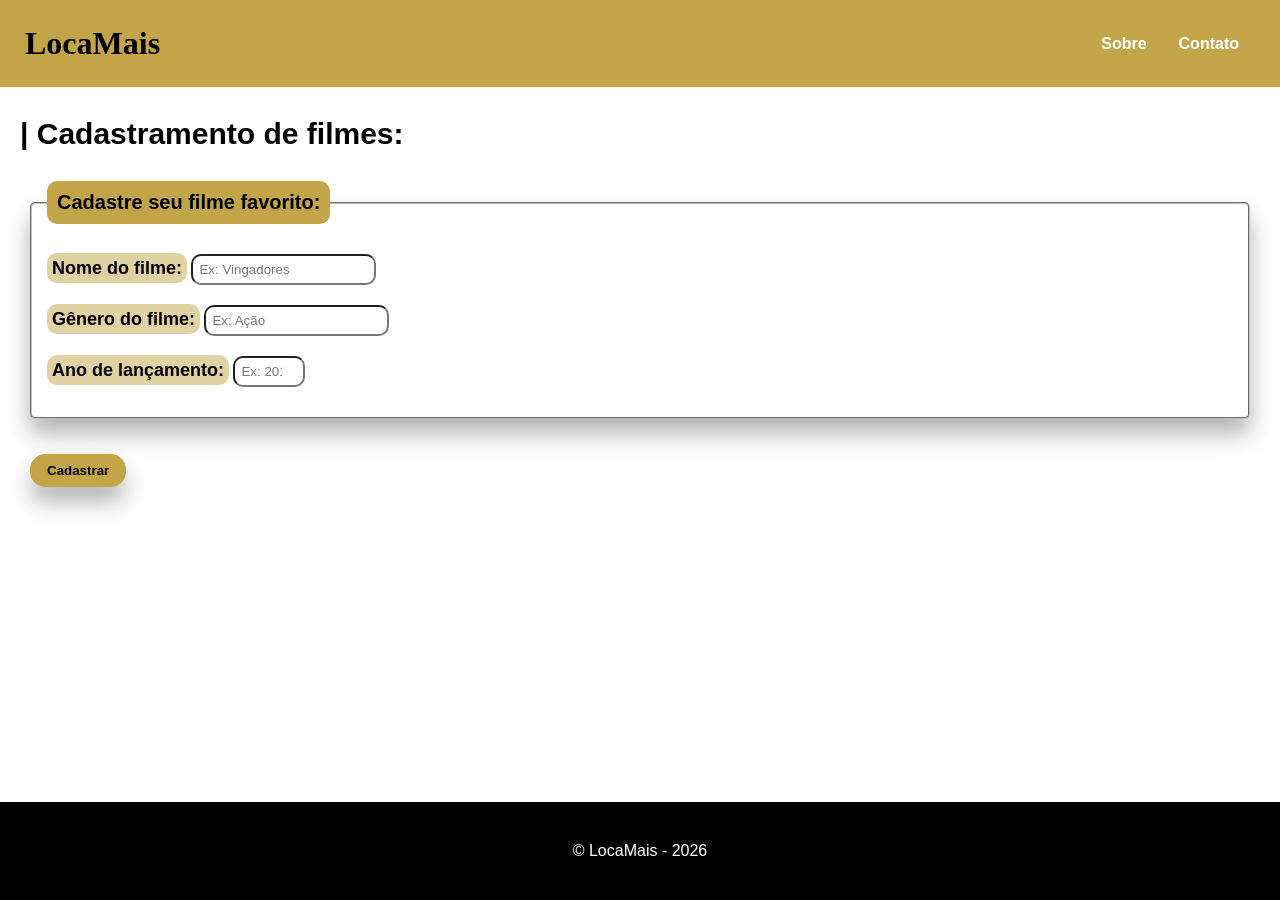
==== Aula-12-Js/Desafio/index.html @ 34368814 "add-aula-12js" ====
<!DOCTYPE html>
<html lang="pt-BR">
<head>
    <meta charset="UTF-8">
    <meta name="viewport" content="width=device-width, initial-scale=1.0">
    <title>LocaMais</title>
    <link rel="stylesheet" href="css/style.css">
</head>

<body>

    <header>
        <h1><a href="index.html">LocaMais</a></h1>

        <nav>
            <a href="sobre.html">Sobre</a>
            <a href="contato.html">Contato</a>
        </nav>
    </header>

    <main>
        <section class="subtítulo">
            <h2>| Cadastramento de filmes:</h2>
        </section>

        <form>
            <fieldset>
                <legend>Cadastre seu filme favorito:</legend>
                <div class="cadastro">
                    <label for="nome-do-filme">Nome do filme:</label>
                    <input type="text" id="nome-do-filme" placeholder="Ex: Vingadores" required minlength="1">
                </div>  

                <div class="cadastro">
                    <label for="genero-do-filme">Gênero do filme:</label>
                    <input type="text" id="genero-do-filme" placeholder="Ex: Ação" required minlength="4">
                </div>
                
                <div class="cadastro">
                    <label for="ano-de-lancamento">Ano de lançamento:</label>
                    <input type="number" id="ano-de-lancamento" placeholder="Ex: 2019" required min="1990" max="2090">
                </div>
            </fieldset>

            <div class="botão-cadastrar">
                <button id="oi" onclick="cadastroFilme()">Cadastrar</button>
            </div>

        </form>

        <ul id="lista"></ul>
    </main>

    <footer>
        &copy; LocaMais - 2026
    </footer>

    <script src="js/script.js"></script>

</body>
</html>
---- Aula-12-Js/Desafio/css/style.css ----
*,*::before,*::after {
    box-sizing: border-box;
    margin: 0;
    padding: 0;
}

:root {
    --cor-principal: rgb(194, 165, 72);
    --cor-secundaria: rgb(0, 0, 0);
    --fonte: arial;
    --sombra: 0 15px 25px rgba(0,0,0,.30);
    --raio: 5px;
    --cor-branca: rgb(255, 255, 255);
}

body {
    font-family: var(--fonte);
    display: flex;
    flex-direction: column;
    min-height: 100vh;
    font-size: 16px;
}

main {
    flex: 1;
}

header {
    background-color: var(--cor-principal);
    padding: 25px;
    display: flex;
    justify-content: space-between;
    align-items: center;
}

h1 a {
    text-decoration: none;
    font-family: Georgia, 'Times New Roman', Times, serif;
    color: var(--cor-secundaria);
}

nav {
    display: flex;
}

nav a {
    text-decoration: none;
    color: var(--cor-branca);
    padding: 8px 16px;
    font-weight: bolder;
    border-radius: var(--raio);
    transition: background .2s;
}

nav a:hover {
    background: rgba(255,255,255,.15);
}

.subtítulo {
    margin: 30px 20px;
    font-size: 20px;
}

form {
    margin: 30px;
}

fieldset {
    padding: 20px 0 20px 15px;
    border-radius: var(--raio);
    box-shadow: var(--sombra);
}

label, input {
    margin: 10px 0;
}

label {
    font-size: 18px;
    background-color: rgb(194, 165, 72, 0.5);
    padding: 5px;
    border-radius: 10px;
    font-weight: bold;
}

input {
    padding: 6px;
    border-radius: 10px;
}

legend {
    background-color: var(--cor-principal);
    padding: 10px;
    border-radius: 10px;
    font-weight: bold;
    font-size: 20px;
}

button {
    margin: 35px 0;
    padding: 8px 16px;
    border-radius: 15px;
    background-color: var(--cor-principal);
    color: var(--cor-secundaria);
    font-weight: bold;
    border: 1px solid var(--cor-principal);
    box-shadow: var(--sombra);
}

footer {
    background-color: var(--cor-secundaria);
    padding: 40px;
    color: var(--cor-branca);
    text-align: center;
}
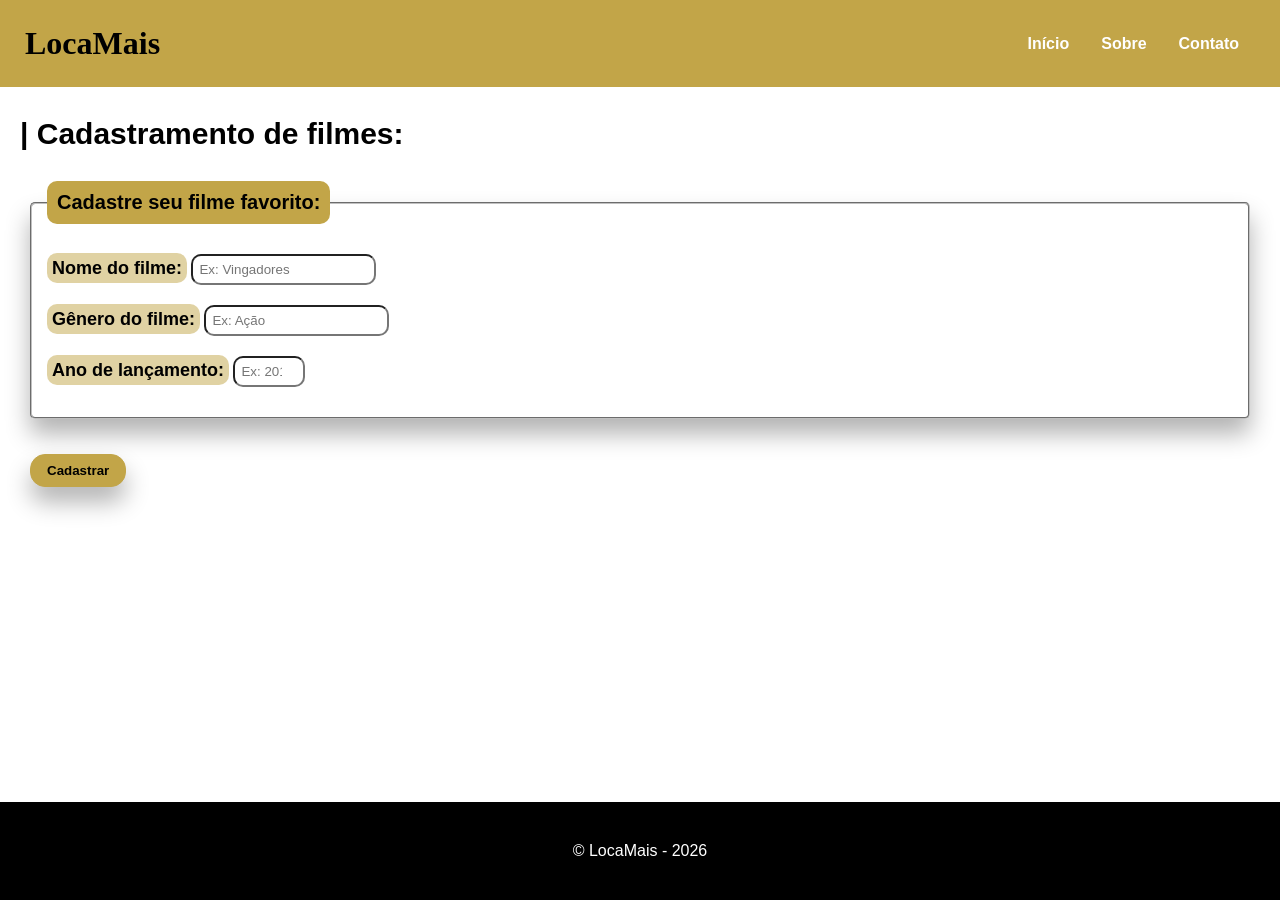
==== commit c4ef89be: "add-melhoria-no-js-e-estiliza-as-outras-paginas" ====
--- a/Aula-12-Js/Desafio/index.html
+++ b/Aula-12-Js/Desafio/index.html
@@ -13,6 +13,7 @@
         <h1><a href="index.html">LocaMais</a></h1>
 
         <nav>
+            <a href="index.html">Início</a>
             <a href="sobre.html">Sobre</a>
             <a href="contato.html">Contato</a>
         </nav>
@@ -43,7 +44,7 @@
             </fieldset>
 
             <div class="botão-cadastrar">
-                <button id="oi" onclick="cadastroFilme()">Cadastrar</button>
+                <button type="button" id="botão" onclick="cadastroFilme()">Cadastrar</button>
             </div>
 
         </form>
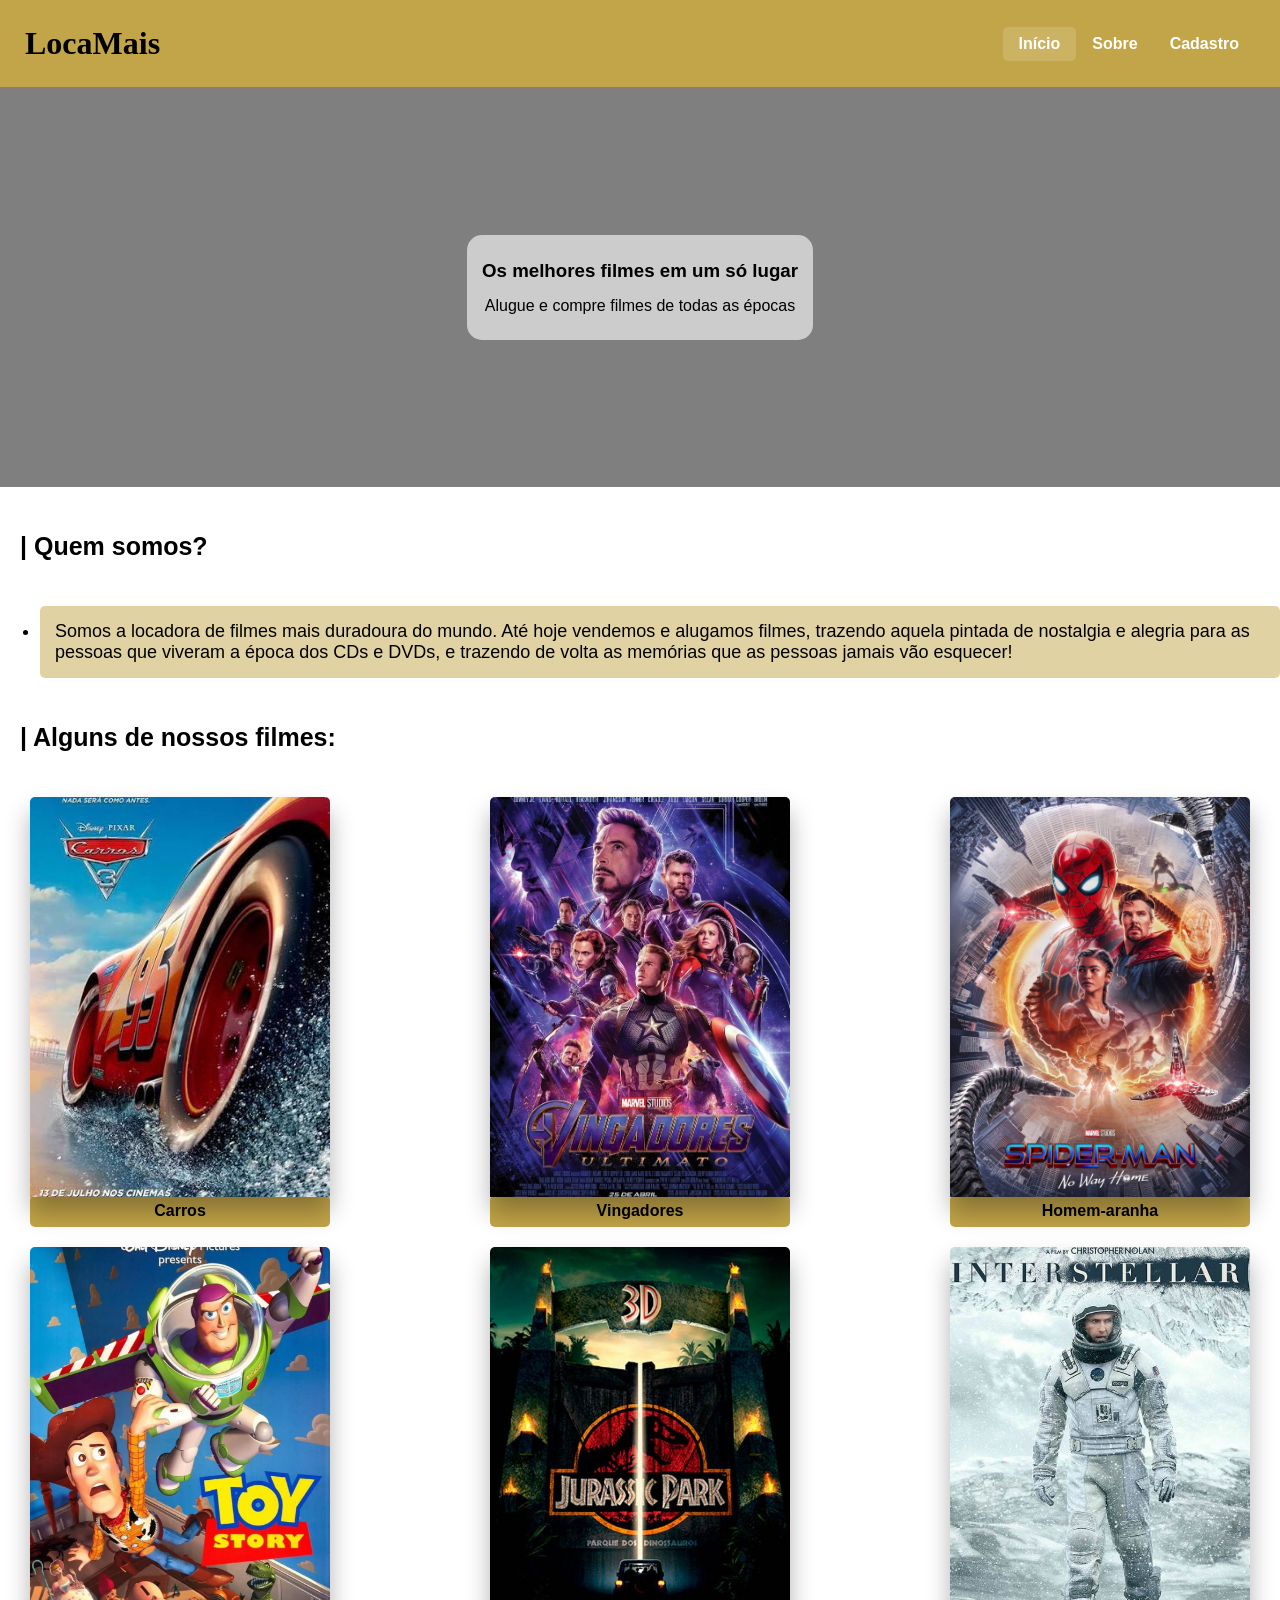
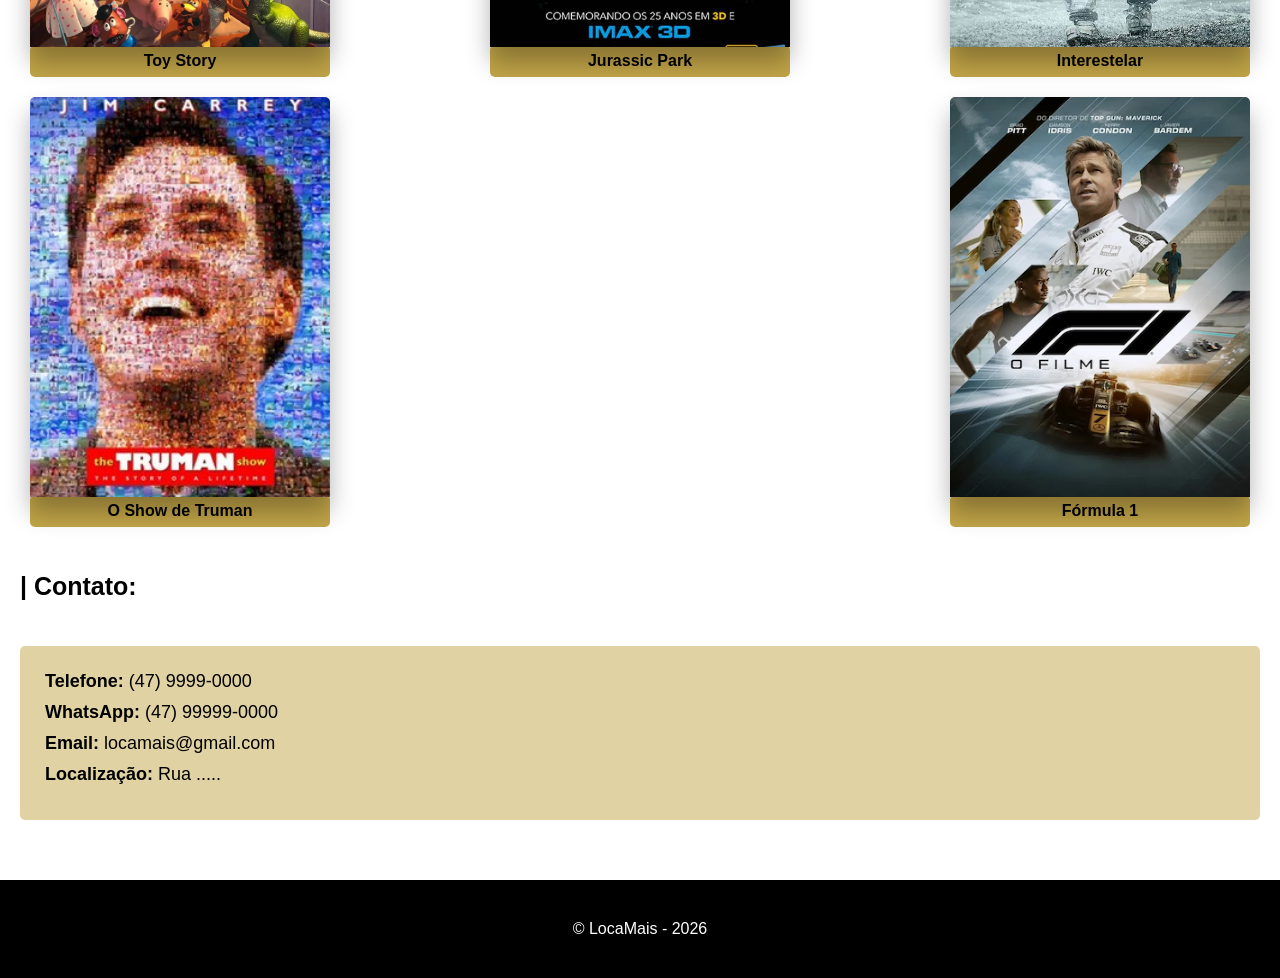
==== commit 886e41d1: "melhora-html-css-e-js-e-deixa-o-site-mais-bonito" ====
--- a/Aula-12-Js/Desafio/index.html
+++ b/Aula-12-Js/Desafio/index.html
@@ -13,50 +13,109 @@
         <h1><a href="index.html">LocaMais</a></h1>
 
         <nav>
-            <a href="index.html">Início</a>
-            <a href="sobre.html">Sobre</a>
-            <a href="contato.html">Contato</a>
+            <a href="index.html"
+            rel="noopener"
+            class="ativo">
+            Início</a>
+            <a href="sobre.html"
+            rel="noopener">
+            Sobre</a>
+            <a href="contato.html"
+            rel="noopener">
+            Cadastro</a>
         </nav>
     </header>
 
     <main>
-        <section class="subtítulo">
-            <h2>| Cadastramento de filmes:</h2>
+        <section class="hero" id="hero">
+            <div class="texto-hero">
+                <h3>Os melhores filmes em um só lugar</h3>
+                <p>Alugue e compre filmes de todas as épocas</p>
+            </div>
         </section>
 
-        <form>
-            <fieldset>
-                <legend>Cadastre seu filme favorito:</legend>
-                <div class="cadastro">
-                    <label for="nome-do-filme">Nome do filme:</label>
-                    <input type="text" id="nome-do-filme" placeholder="Ex: Vingadores" required minlength="1">
-                </div>  
+        <section class="quem-somos">
+            <h2>| Quem somos?</h2>
+            <ul>
+                <li>Somos a locadora de filmes mais duradoura do mundo. Até hoje vendemos e alugamos filmes, trazendo aquela pintada de nostalgia e alegria para as pessoas que viveram a época dos CDs e DVDs, e trazendo de volta as memórias que as pessoas jamais vão esquecer!</li>
+            </ul>
+        </section>
+        
+        <h2>| Alguns de nossos filmes:</h2>
 
-                <div class="cadastro">
-                    <label for="genero-do-filme">Gênero do filme:</label>
-                    <input type="text" id="genero-do-filme" placeholder="Ex: Ação" required minlength="4">
-                </div>
-                
-                <div class="cadastro">
-                    <label for="ano-de-lancamento">Ano de lançamento:</label>
-                    <input type="number" id="ano-de-lancamento" placeholder="Ex: 2019" required min="1990" max="2090">
-                </div>
-            </fieldset>
+        <section class="galeria-de-filmes" id="galeria">
+            <figure>
+                <img src="imagens/carros.locamais.jpg" alt="Filme Carros"
+                height="180"
+                width="180"
+                loading="lazy">
+                <figcaption>Carros</figcaption>
+            </figure>
+            <figure>
+                <img src="imagens/vingadores-ultimato.locamais.jpg" alt="Filme Vingadores"
+                height="180"
+                width="180"
+                loading="lazy">
+                <figcaption>Vingadores</figcaption>
+            </figure>
+            <figure>
+                <img src="imagens/homem-aranha.locamais.jpg" alt="Filme Homem-aranha"
+                height="180"
+                width="180"
+                loading="lazy">
+                <figcaption>Homem-aranha</figcaption>
+            </figure>
+            <figure>
+                <img src="imagens/toy-story.locamais.webp" alt="Filme Toy story"
+                height="180"
+                width="180"
+                loading="lazy">
+                <figcaption>Toy Story</figcaption>
+            </figure>
+            <figure>
+                <img src="imagens/jurassic-park.locamais.jpg" alt="Filme Jurassic Park"
+                height="180"
+                width="180"
+                loading="lazy">
+                <figcaption>Jurassic Park</figcaption>
+            </figure>
+            <figure>
+                <img src="imagens/interestelar.locamais.jpg" alt="Filme Interestelar"
+                height="180"
+                width="180"
+                loading="lazy">
+                <figcaption>Interestelar</figcaption>
+            </figure>
+            <figure>
+                <img src="imagens/o-show-de-truman.locamais.jpg" alt="Filme O Show de Truman"
+                height="180"
+                width="180"
+                loading="lazy">
+                <figcaption>O Show de Truman</figcaption>
+            </figure>
+            <figure>
+                <img src="imagens/f1.locamais.webp" alt="Filme Fórmula 1"
+                height="180"
+                width="180"
+                loading="lazy">
+                <figcaption>Fórmula 1</figcaption>
+            </figure>
+        </section>
 
-            <div class="botão-cadastrar">
-                <button type="button" id="botão" onclick="cadastroFilme()">Cadastrar</button>
+        <section class="contato-loca-mais">
+            <h2>| Contato:</h2>
+            <div class="contato">
+                <p><strong>Telefone:</strong> (47) 9999-0000</p>
+                <p><strong>WhatsApp:</strong> (47) 99999-0000</p>
+                <p><strong>Email:</strong> locamais@gmail.com</p>
+                <p><strong>Localização:</strong> Rua .....</p>
             </div>
-
-        </form>
-
-        <ul id="lista"></ul>
+        </section>
     </main>
 
     <footer>
         &copy; LocaMais - 2026
     </footer>
 
-    <script src="js/script.js"></script>
-
 </body>
 </html>
--- a/Aula-12-Js/Desafio/css/style.css
+++ b/Aula-12-Js/Desafio/css/style.css
@@ -4,7 +4,9 @@
     padding: 0;
 }
 
-:root {
+/* Variáveis definidas */
+
+:root { 
     --cor-principal: rgb(194, 165, 72);
     --cor-secundaria: rgb(0, 0, 0);
     --fonte: arial;
@@ -13,7 +15,9 @@
     --cor-branca: rgb(255, 255, 255);
 }
 
-body {
+/* Corpo do site */
+
+body { 
     font-family: var(--fonte);
     display: flex;
     flex-direction: column;
@@ -21,9 +25,13 @@
     font-size: 16px;
 }
 
+/* menu do site */
+
 main {
     flex: 1;
 }
+
+/* cabeçalho do site, incluindo a navegação (nav)*/
 
 header {
     background-color: var(--cor-principal);
@@ -38,6 +46,8 @@
     font-family: Georgia, 'Times New Roman', Times, serif;
     color: var(--cor-secundaria);
 }
+
+/* navegação (nav) */
 
 nav {
     display: flex;
@@ -52,14 +62,18 @@
     transition: background .2s;
 }
 
-nav a:hover {
+nav a:hover, nav a.ativo {
     background: rgba(255,255,255,.15);
 }
 
-.subtítulo {
-    margin: 30px 20px;
-    font-size: 20px;
-}
+/* Estilo dos subtítulos */
+
+h2 {
+    margin: 45px 20px;
+    font-size: 25px;
+}
+
+/* Formulário de cadastro de filme */
 
 form {
     margin: 30px;
@@ -107,7 +121,121 @@
     box-shadow: var(--sombra);
 }
 
-footer {
+/* seção do hero */
+
+.hero {
+    background: linear-gradient(rgba(0, 0, 0, .5), rgba(0, 0, 0, .5)), url(/Desafio/imagens/img.locamais.webp);
+    height: 400px;
+    object-fit: cover;
+    display: flex;
+    flex-direction: column;
+    align-items: center;
+    justify-content: center;
+    text-align: center;
+}
+
+.texto-hero {
+    background-color: rgb(255, 255, 255, 0.6);
+    border-radius: 15px;
+    padding: 15px;
+    margin: 10px 0;
+}
+
+.texto-hero h3 {
+    margin: 10px 0;
+    margin-bottom: 15px;
+    color: var(--cor-secundaria);
+}
+
+.texto-hero p {
+    margin: 10px 0;
+    color: var(--cor-secundaria);
+}
+
+/* Lista da seção Quem somos */
+
+.quem-somos ul li {
+    background-color: rgb(194, 165, 72, 0.5);
+    padding: 15px;
+    border-radius: var(--raio);
+    font-size: 18px;
+}
+
+/* Lista da seção Sobre */
+
+.sobre ul { /* Listas da seção Sobre  */
+    background-color: rgb(194, 165, 72, 0.5);
+    padding: 15px;
+    border-radius: var(--raio);
+    font-size: 18px;
+    margin: 0 20px;
+}
+
+/* estilo das listas não ordenadas  */
+
+ul li {
+   margin: 0 0 0 40px; 
+}
+
+/* Lista da div Contato */
+
+.listas-contato {
+    background-color: rgb(194, 165, 72, 0.5);
+    border-radius: var(--raio);
+}
+
+/* Galeria de imagens de filmes */
+
+img {
+    object-fit: cover;
+    width: 300px;
+    height: 400px;
+}
+
+.galeria-de-filmes {
+    display: flex;
+    justify-content: space-between;
+    align-items: stretch;
+    flex-wrap: wrap;
+    gap: 20px;
+    margin: 0 30px;
+}
+
+.galeria-de-filmes img {
+    border-radius: 5px 5px 0 0;
+    box-shadow: var(--sombra);
+    transition: transform .3s, opacity .3s;
+} 
+
+.galeria-de-filmes figcaption {
+    background-color: var(--cor-principal);
+    text-align: center;
+    font-weight: bold;
+    margin: -6px 0 0 0;
+    border-radius: var(--raio);
+    padding: 7px;
+}
+
+.galeria-de-filmes figure:hover img {
+    transform: scale(1.01);
+    opacity: .90;
+}
+
+/* Seção do Contato */
+
+.contato {
+    background-color: rgb(194, 165, 72, 0.5);
+    padding: 25px;
+    margin: 0 20px 60px 20px;
+    border-radius: var(--raio);
+}
+
+.contato p {
+    margin-bottom: 10px;
+    font-size: 18px;
+}
+
+footer { /* rodapé do site  */
     background-color: var(--cor-secundaria);
     padding: 40px;
     color: var(--cor-branca);
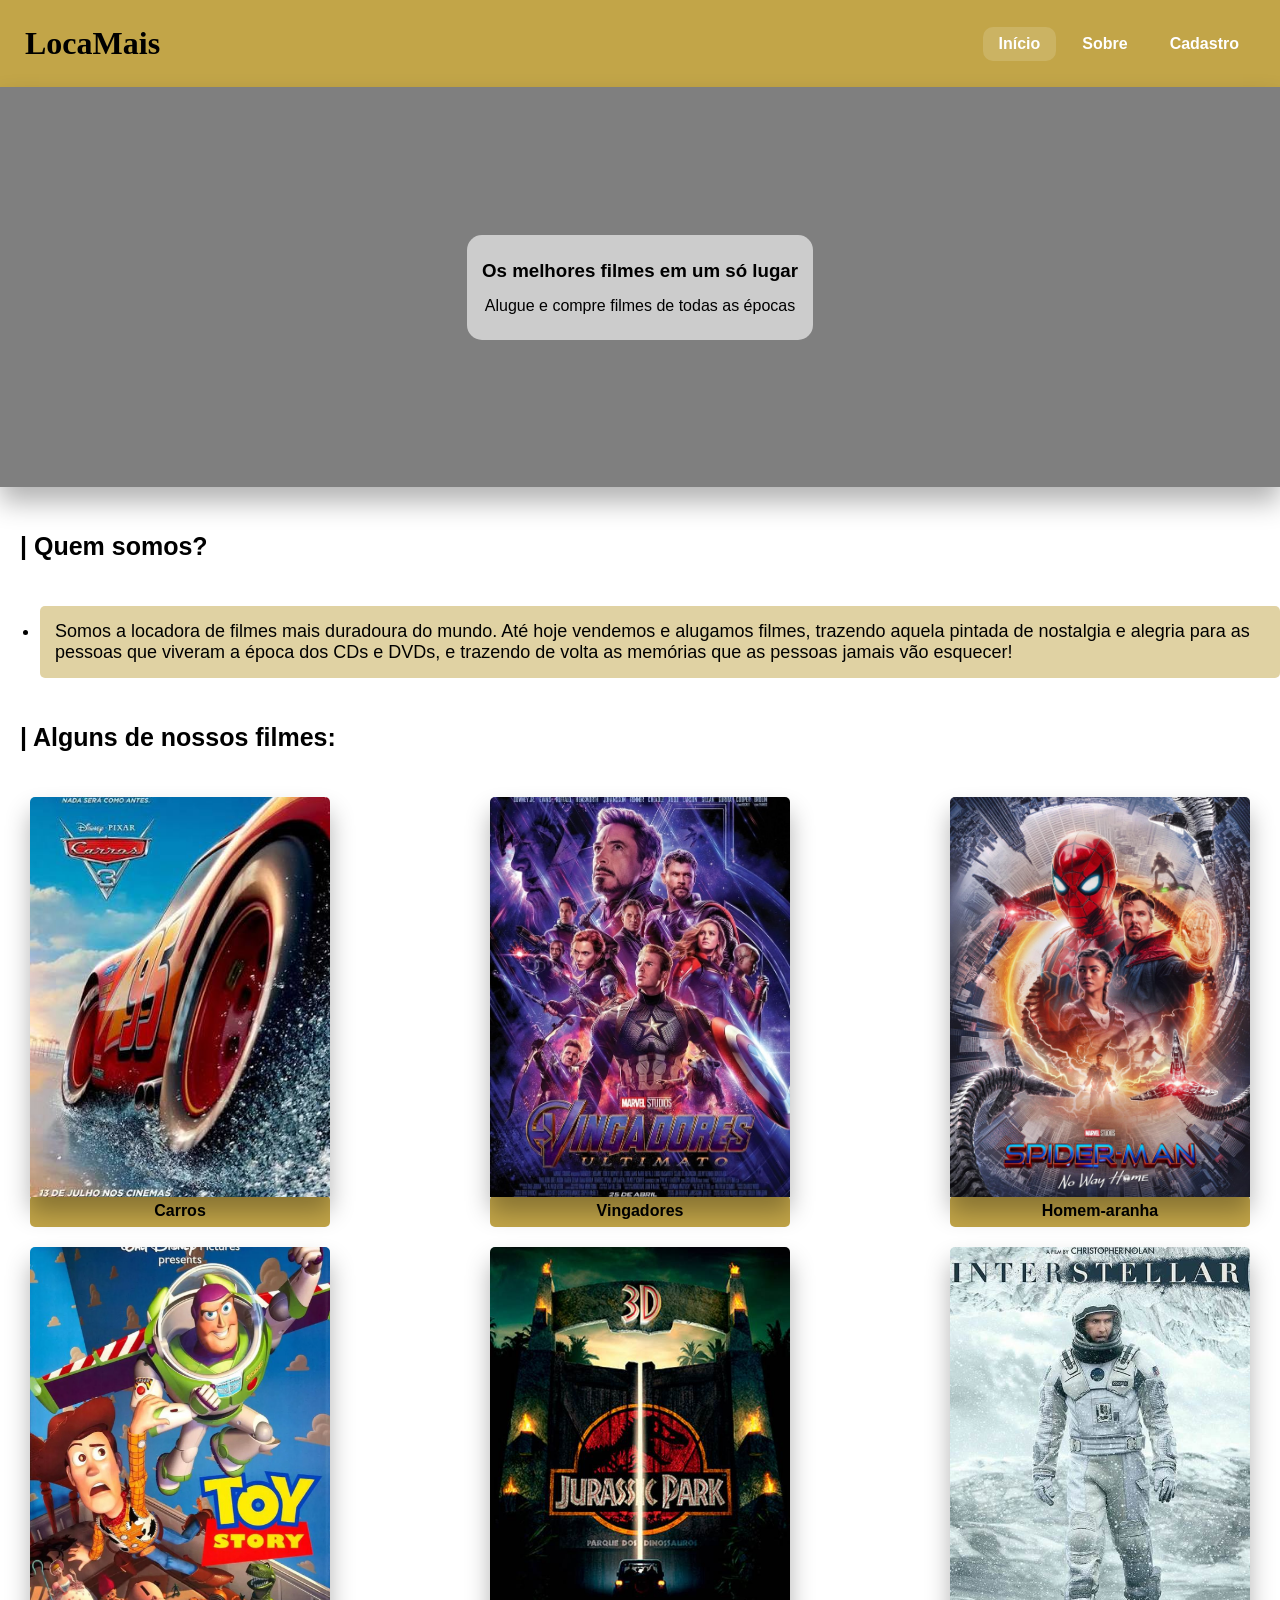
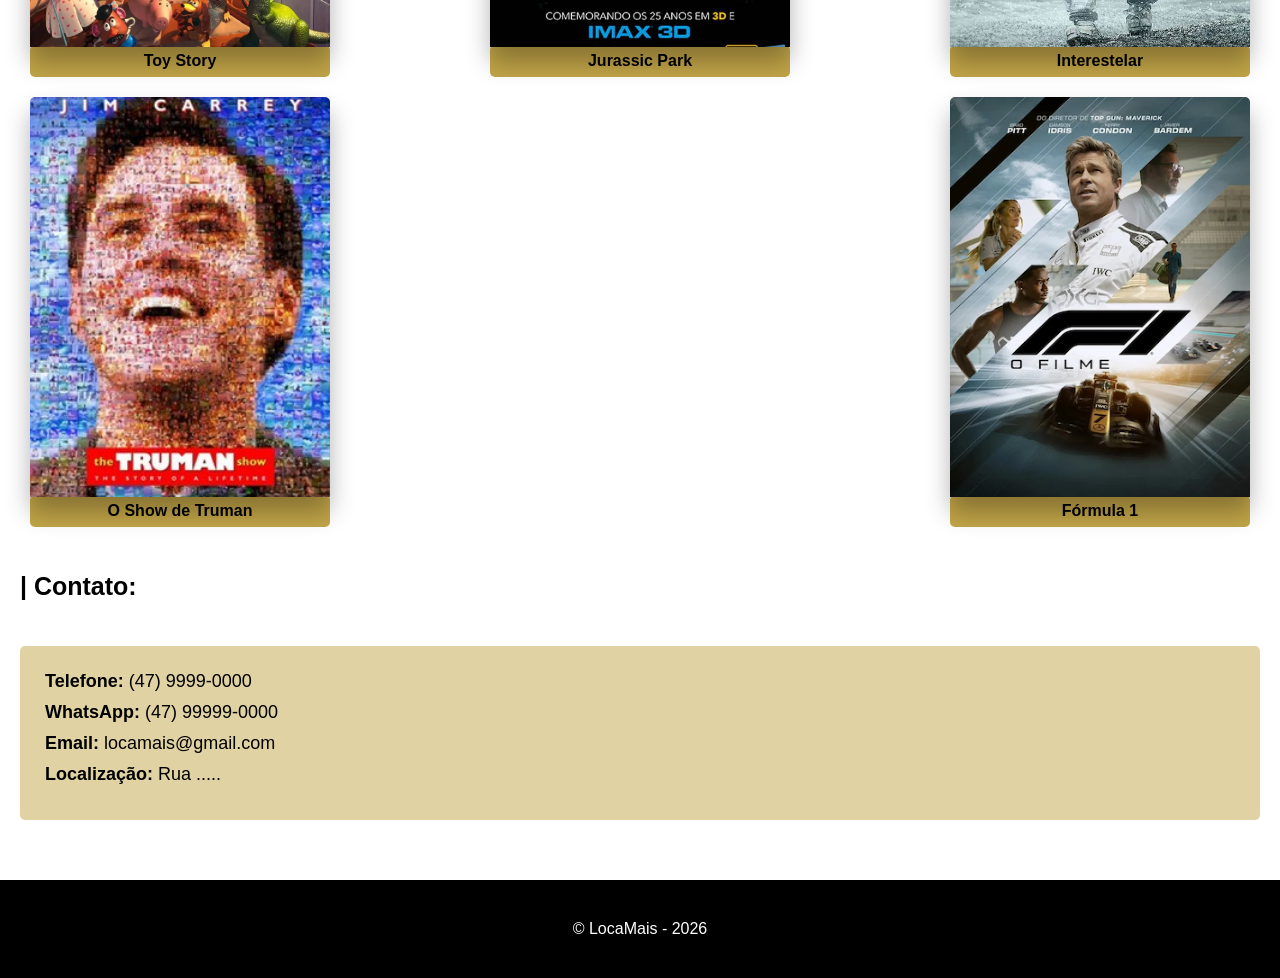
==== commit 20017148: "ad-algumas-melhorias-e-deixa-o-site-mais-otimizado" ====
--- a/Aula-12-Js/Desafio/index.html
+++ b/Aula-12-Js/Desafio/index.html
@@ -45,59 +45,98 @@
 
         <section class="galeria-de-filmes" id="galeria">
             <figure>
+                <a href="https://www.adorocinema.com/filmes/filme-224799/"
+                rel="noopener"
+                target="_blank">
                 <img src="imagens/carros.locamais.jpg" alt="Filme Carros"
                 height="180"
                 width="180"
                 loading="lazy">
+                </a>
                 <figcaption>Carros</figcaption>
             </figure>
+
             <figure>
+                <a href="https://www.adorocinema.com/filmes/filme-232669/"
+                rel="noopener"
+                target="_blank">
                 <img src="imagens/vingadores-ultimato.locamais.jpg" alt="Filme Vingadores"
                 height="180"
                 width="180"
                 loading="lazy">
+                </a>
                 <figcaption>Vingadores</figcaption>
             </figure>
+
             <figure>
+                <a href="https://www.adorocinema.com/filmes/filme-256880/"
+                rel="noopener"
+                target="_blank">
                 <img src="imagens/homem-aranha.locamais.jpg" alt="Filme Homem-aranha"
                 height="180"
                 width="180"
                 loading="lazy">
+                </a>
                 <figcaption>Homem-aranha</figcaption>
             </figure>
+
             <figure>
+                <a href="https://www.adorocinema.com/filmes/filme-14264/"
+                rel="noopener"
+                target="_blank">
                 <img src="imagens/toy-story.locamais.webp" alt="Filme Toy story"
                 height="180"
                 width="180"
                 loading="lazy">
+                </a>
                 <figcaption>Toy Story</figcaption>
             </figure>
+
             <figure>
+                <a href="https://www.adorocinema.com/filmes/filme-8488/"
+                rel="noopener"
+                target="_blank">
                 <img src="imagens/jurassic-park.locamais.jpg" alt="Filme Jurassic Park"
                 height="180"
                 width="180"
                 loading="lazy">
+                </a>
                 <figcaption>Jurassic Park</figcaption>
             </figure>
+
             <figure>
+                <a href="https://www.adorocinema.com/filmes/filme-114782/"
+                rel="noopener"
+                target="_blank">
                 <img src="imagens/interestelar.locamais.jpg" alt="Filme Interestelar"
                 height="180"
                 width="180"
                 loading="lazy">
+                </a>
                 <figcaption>Interestelar</figcaption>
             </figure>
+
             <figure>
+                <a href="https://www.adorocinema.com/filmes/filme-18671/"
+                rel="noopener"
+                target="_blank">
                 <img src="imagens/o-show-de-truman.locamais.jpg" alt="Filme O Show de Truman"
                 height="180"
                 width="180"
                 loading="lazy">
+                </a>
                 <figcaption>O Show de Truman</figcaption>
             </figure>
+
             <figure>
+                <a href="https://www.adorocinema.com/filmes/filme-299153/"
+                rel="noopener"
+                target="_blank">
                 <img src="imagens/f1.locamais.webp" alt="Filme Fórmula 1"
                 height="180"
                 width="180"
                 loading="lazy">
+                </a>
                 <figcaption>Fórmula 1</figcaption>
             </figure>
         </section>
--- a/Aula-12-Js/Desafio/css/style.css
+++ b/Aula-12-Js/Desafio/css/style.css
@@ -51,6 +51,7 @@
 
 nav {
     display: flex;
+    gap: 10px;
 }
 
 nav a {
@@ -58,7 +59,7 @@
     color: var(--cor-branca);
     padding: 8px 16px;
     font-weight: bolder;
-    border-radius: var(--raio);
+    border-radius: 10px;
     transition: background .2s;
 }
 
@@ -132,6 +133,7 @@
     align-items: center;
     justify-content: center;
     text-align: center;
+    box-shadow: var(--sombra);
 }
 
 .texto-hero {
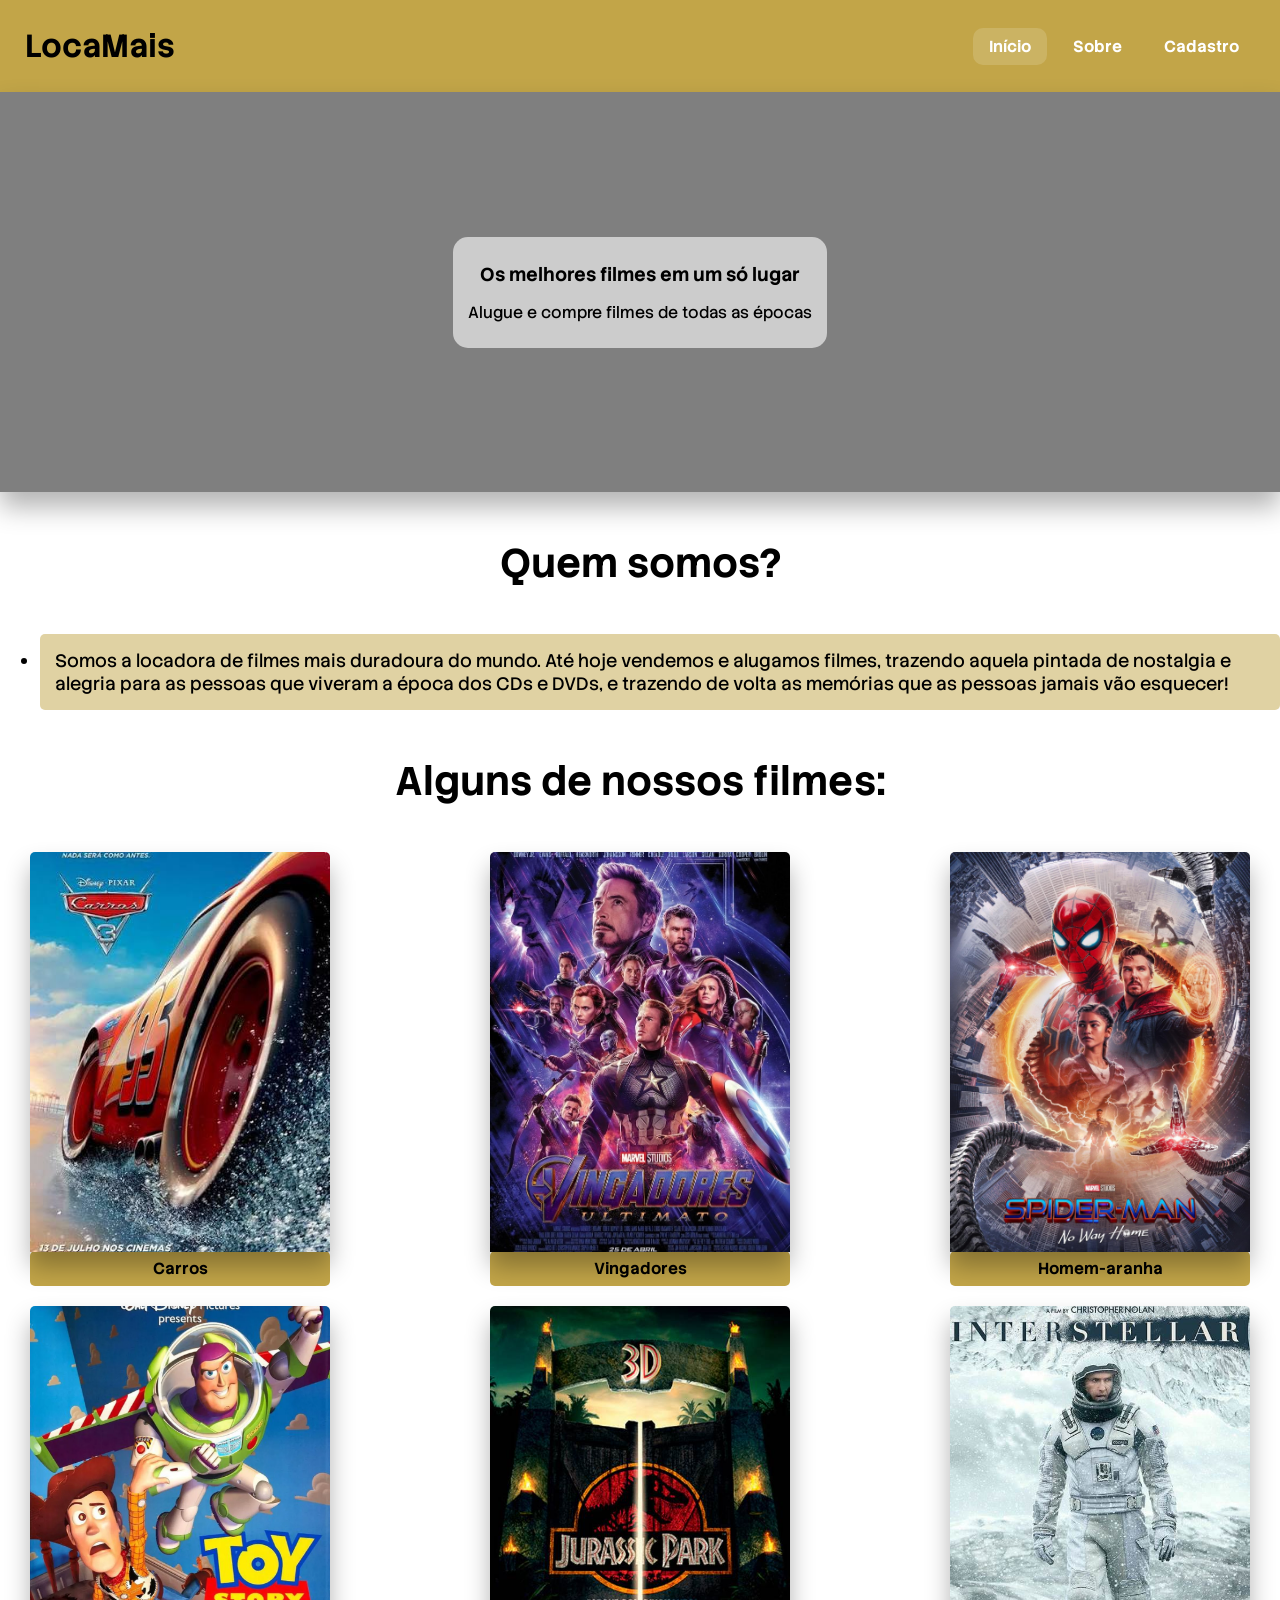
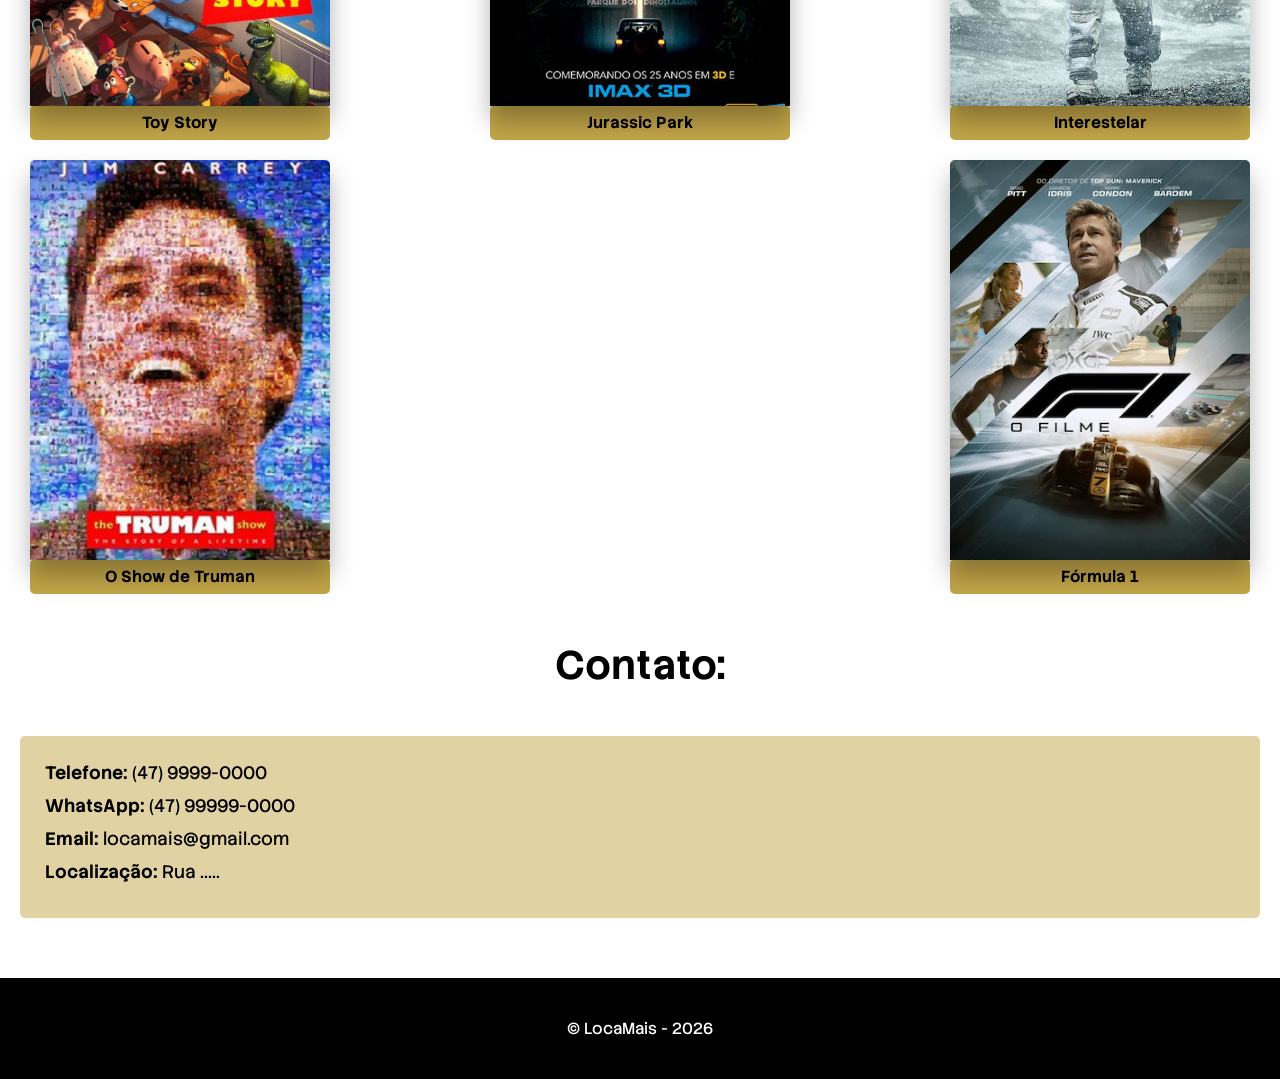
==== commit df39afe6: "faz-algumas-alteracoes-no-site" ====
--- a/Aula-12-Js/Desafio/index.html
+++ b/Aula-12-Js/Desafio/index.html
@@ -5,6 +5,9 @@
     <meta name="viewport" content="width=device-width, initial-scale=1.0">
     <title>LocaMais</title>
     <link rel="stylesheet" href="css/style.css">
+    <link rel="preconnect" href="https://fonts.googleapis.com">
+    <link rel="preconnect" href="https://fonts.gstatic.com" crossorigin>
+    <link href="https://fonts.googleapis.com/css2?family=Exo+2:ital,wght@0,100..900;1,100..900&family=Stack+Sans+Headline:wght@200..700&family=Stack+Sans+Text:wght@200..700&display=swap" rel="stylesheet">
 </head>
 
 <body>
@@ -35,13 +38,13 @@
         </section>
 
         <section class="quem-somos">
-            <h2>| Quem somos?</h2>
+            <h2>Quem somos?</h2>
             <ul>
                 <li>Somos a locadora de filmes mais duradoura do mundo. Até hoje vendemos e alugamos filmes, trazendo aquela pintada de nostalgia e alegria para as pessoas que viveram a época dos CDs e DVDs, e trazendo de volta as memórias que as pessoas jamais vão esquecer!</li>
             </ul>
         </section>
         
-        <h2>| Alguns de nossos filmes:</h2>
+        <h2>Alguns de nossos filmes:</h2>
 
         <section class="galeria-de-filmes" id="galeria">
             <figure>
@@ -142,7 +145,7 @@
         </section>
 
         <section class="contato-loca-mais">
-            <h2>| Contato:</h2>
+            <h2>Contato:</h2>
             <div class="contato">
                 <p><strong>Telefone:</strong> (47) 9999-0000</p>
                 <p><strong>WhatsApp:</strong> (47) 99999-0000</p>
--- a/Aula-12-Js/Desafio/css/style.css
+++ b/Aula-12-Js/Desafio/css/style.css
@@ -9,7 +9,7 @@
 :root { 
     --cor-principal: rgb(194, 165, 72);
     --cor-secundaria: rgb(0, 0, 0);
-    --fonte: arial;
+    --fonte: "Stack Sans Text", sans-serif;;
     --sombra: 0 15px 25px rgba(0,0,0,.30);
     --raio: 5px;
     --cor-branca: rgb(255, 255, 255);
@@ -43,7 +43,7 @@
 
 h1 a {
     text-decoration: none;
-    font-family: Georgia, 'Times New Roman', Times, serif;
+    font-family: var(--fonte);
     color: var(--cor-secundaria);
 }
 
@@ -71,7 +71,8 @@
 
 h2 {
     margin: 45px 20px;
-    font-size: 25px;
+    font-size: 40px;
+    text-align: center;
 }
 
 /* Formulário de cadastro de filme */
@@ -81,13 +82,15 @@
 }
 
 fieldset {
+    margin: 30px;
     padding: 20px 0 20px 15px;
     border-radius: var(--raio);
     box-shadow: var(--sombra);
+    border: 0 solid;
 }
 
 label, input {
-    margin: 10px 0;
+    margin: 13px 15px;
 }
 
 label {
@@ -101,9 +104,12 @@
 input {
     padding: 6px;
     border-radius: 10px;
+    border: 0 solid;
+    background-color: rgb(218, 214, 214);
 }
 
 legend {
+    text-align: center;
     background-color: var(--cor-principal);
     padding: 10px;
     border-radius: 10px;
@@ -179,13 +185,6 @@
    margin: 0 0 0 40px; 
 }
 
-/* Lista da div Contato */
-
-.listas-contato {
-    background-color: rgb(194, 165, 72, 0.5);
-    border-radius: var(--raio);
-}
-
 /* Galeria de imagens de filmes */
 
 img {
@@ -237,7 +236,35 @@
     font-size: 18px;
 }
 
-footer { /* rodapé do site  */
+/* seção do cadastro de filmes */
+
+.card {
+    background-color: rgb(194, 165, 72, 0.5);
+    border-radius: 15px;
+    box-shadow: var(--sombra);
+    padding: 25px;
+    margin: 20px;
+}
+
+.listas-contato {
+    display: flex;
+    justify-content: space-around;
+    text-align: center;
+    flex-wrap: wrap;
+}
+
+.listas-contato p {
+    margin: 20px;
+}
+
+.listas-contato button {
+    display: flex;
+    margin: auto;
+} 
+
+/* rodapé do site  */
+
+footer { 
     background-color: var(--cor-secundaria);
     padding: 40px;
     color: var(--cor-branca);
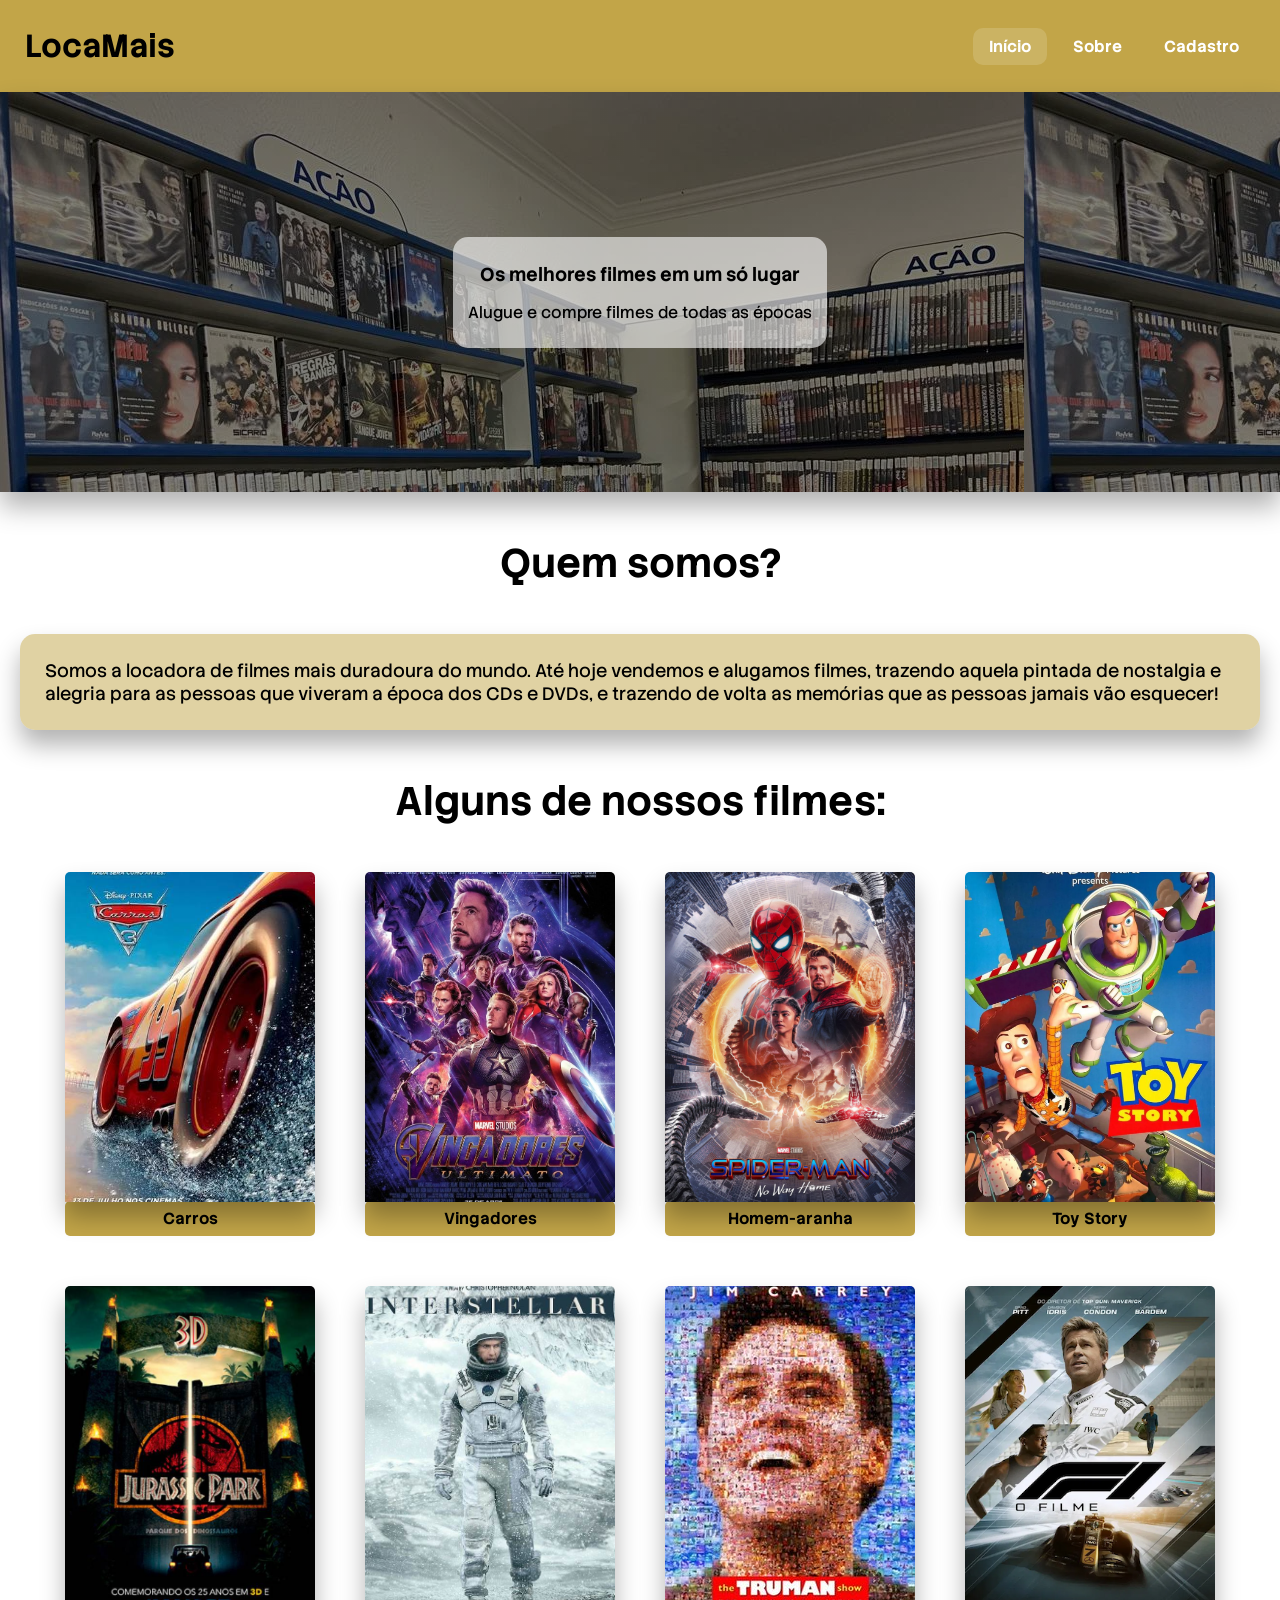
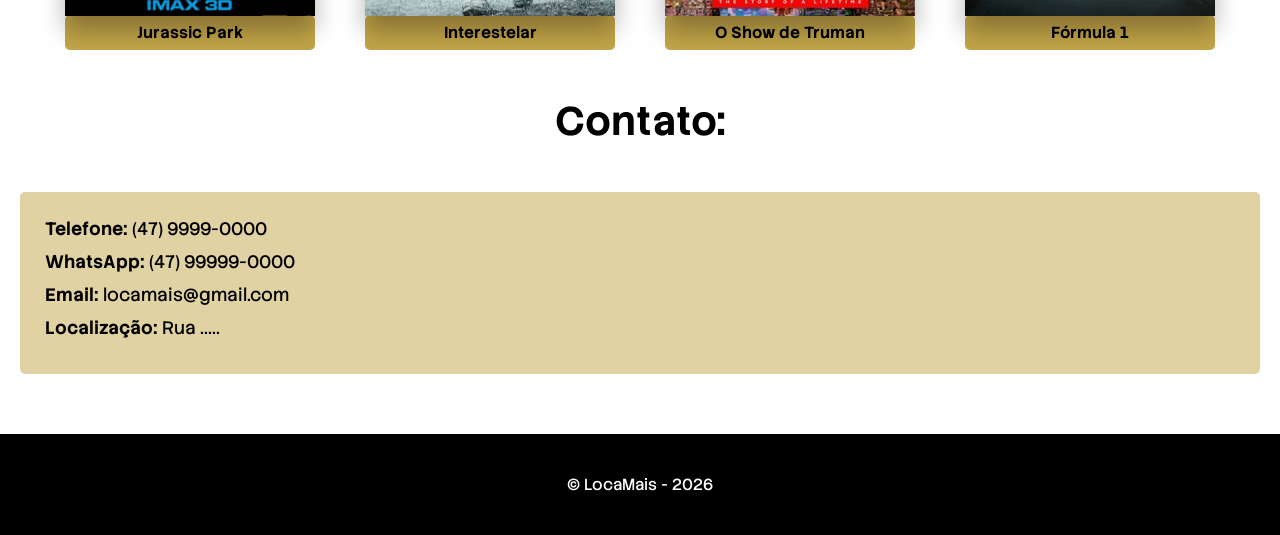
==== commit 2b23148a: "faz algumas mudancas" ====
--- a/Aula-12-Js/Desafio/index.html
+++ b/Aula-12-Js/Desafio/index.html
@@ -30,7 +30,7 @@
     </header>
 
     <main>
-        <section class="hero" id="hero">
+        <section class="hero">
             <div class="texto-hero">
                 <h3>Os melhores filmes em um só lugar</h3>
                 <p>Alugue e compre filmes de todas as épocas</p>
@@ -39,109 +39,111 @@
 
         <section class="quem-somos">
             <h2>Quem somos?</h2>
-            <ul>
-                <li>Somos a locadora de filmes mais duradoura do mundo. Até hoje vendemos e alugamos filmes, trazendo aquela pintada de nostalgia e alegria para as pessoas que viveram a época dos CDs e DVDs, e trazendo de volta as memórias que as pessoas jamais vão esquecer!</li>
-            </ul>
+            <div class="card">
+                <p>Somos a locadora de filmes mais duradoura do mundo. Até hoje vendemos e alugamos filmes, trazendo aquela pintada de nostalgia e alegria para as pessoas que viveram a época dos CDs e DVDs, e trazendo de volta as memórias que as pessoas jamais vão esquecer!</p>
+            </div>
         </section>
-        
-        <h2>Alguns de nossos filmes:</h2>
 
-        <section class="galeria-de-filmes" id="galeria">
-            <figure>
-                <a href="https://www.adorocinema.com/filmes/filme-224799/"
-                rel="noopener"
-                target="_blank">
-                <img src="imagens/carros.locamais.jpg" alt="Filme Carros"
-                height="180"
-                width="180"
-                loading="lazy">
-                </a>
-                <figcaption>Carros</figcaption>
-            </figure>
+        <section class="filmes">
+            <h2>Alguns de nossos filmes:</h2>
+            
+            <div class="galeria-de-filmes">
+                <figure>
+                    <a href="https://www.adorocinema.com/filmes/filme-224799/"
+                    rel="noopener"
+                    target="_blank">
+                    <img src="imagens/carros.locamais.jpg" alt="Filme Carros"
+                    height="180"
+                    width="180"
+                    loading="lazy">
+                    </a>
+                    <figcaption>Carros</figcaption>
+                </figure>
 
-            <figure>
-                <a href="https://www.adorocinema.com/filmes/filme-232669/"
-                rel="noopener"
-                target="_blank">
-                <img src="imagens/vingadores-ultimato.locamais.jpg" alt="Filme Vingadores"
-                height="180"
-                width="180"
-                loading="lazy">
-                </a>
-                <figcaption>Vingadores</figcaption>
-            </figure>
+                <figure>
+                    <a href="https://www.adorocinema.com/filmes/filme-232669/"
+                    rel="noopener"
+                    target="_blank">
+                    <img src="imagens/vingadores-ultimato.locamais.jpg" alt="Filme Vingadores"
+                    height="180"
+                    width="180"
+                    loading="lazy">
+                    </a>
+                    <figcaption>Vingadores</figcaption>
+                </figure>
 
-            <figure>
-                <a href="https://www.adorocinema.com/filmes/filme-256880/"
-                rel="noopener"
-                target="_blank">
-                <img src="imagens/homem-aranha.locamais.jpg" alt="Filme Homem-aranha"
-                height="180"
-                width="180"
-                loading="lazy">
-                </a>
-                <figcaption>Homem-aranha</figcaption>
-            </figure>
+                <figure>
+                    <a href="https://www.adorocinema.com/filmes/filme-256880/"
+                    rel="noopener"
+                    target="_blank">
+                    <img src="imagens/homem-aranha.locamais.jpg" alt="Filme Homem-aranha"
+                    height="180"
+                    width="180"
+                    loading="lazy">
+                    </a>
+                    <figcaption>Homem-aranha</figcaption>
+                </figure>
 
-            <figure>
-                <a href="https://www.adorocinema.com/filmes/filme-14264/"
-                rel="noopener"
-                target="_blank">
-                <img src="imagens/toy-story.locamais.webp" alt="Filme Toy story"
-                height="180"
-                width="180"
-                loading="lazy">
-                </a>
-                <figcaption>Toy Story</figcaption>
-            </figure>
+                <figure>
+                    <a href="https://www.adorocinema.com/filmes/filme-14264/"
+                    rel="noopener"
+                    target="_blank">
+                    <img src="imagens/toy-story.locamais.webp" alt="Filme Toy story"
+                    height="180"
+                    width="180"
+                    loading="lazy">
+                    </a>
+                    <figcaption>Toy Story</figcaption>
+                </figure>
 
-            <figure>
-                <a href="https://www.adorocinema.com/filmes/filme-8488/"
-                rel="noopener"
-                target="_blank">
-                <img src="imagens/jurassic-park.locamais.jpg" alt="Filme Jurassic Park"
-                height="180"
-                width="180"
-                loading="lazy">
-                </a>
-                <figcaption>Jurassic Park</figcaption>
-            </figure>
+                <figure>
+                    <a href="https://www.adorocinema.com/filmes/filme-8488/"
+                    rel="noopener"
+                    target="_blank">
+                    <img src="imagens/jurassic-park.locamais.jpg" alt="Filme Jurassic Park"
+                    height="180"
+                    width="180"
+                    loading="lazy">
+                    </a>
+                    <figcaption>Jurassic Park</figcaption>
+                </figure>
 
-            <figure>
-                <a href="https://www.adorocinema.com/filmes/filme-114782/"
-                rel="noopener"
-                target="_blank">
-                <img src="imagens/interestelar.locamais.jpg" alt="Filme Interestelar"
-                height="180"
-                width="180"
-                loading="lazy">
-                </a>
-                <figcaption>Interestelar</figcaption>
-            </figure>
+                <figure>
+                    <a href="https://www.adorocinema.com/filmes/filme-114782/"
+                    rel="noopener"
+                    target="_blank">
+                    <img src="imagens/interestelar.locamais.jpg" alt="Filme Interestelar"
+                    height="180"
+                    width="180"
+                    loading="lazy">
+                    </a>
+                    <figcaption>Interestelar</figcaption>
+                </figure>
 
-            <figure>
-                <a href="https://www.adorocinema.com/filmes/filme-18671/"
-                rel="noopener"
-                target="_blank">
-                <img src="imagens/o-show-de-truman.locamais.jpg" alt="Filme O Show de Truman"
-                height="180"
-                width="180"
-                loading="lazy">
-                </a>
-                <figcaption>O Show de Truman</figcaption>
-            </figure>
+                <figure>
+                    <a href="https://www.adorocinema.com/filmes/filme-18671/"
+                    rel="noopener"
+                    target="_blank">
+                    <img src="imagens/o-show-de-truman.locamais.jpg" alt="Filme O Show de Truman"
+                    height="180"
+                    width="180"
+                    loading="lazy">
+                    </a>
+                    <figcaption>O Show de Truman</figcaption>
+                </figure>
 
-            <figure>
-                <a href="https://www.adorocinema.com/filmes/filme-299153/"
-                rel="noopener"
-                target="_blank">
-                <img src="imagens/f1.locamais.webp" alt="Filme Fórmula 1"
-                height="180"
-                width="180"
-                loading="lazy">
-                </a>
-                <figcaption>Fórmula 1</figcaption>
-            </figure>
+                <figure>
+                    <a href="https://www.adorocinema.com/filmes/filme-299153/"
+                    rel="noopener"
+                    target="_blank">
+                    <img src="imagens/f1.locamais.webp" alt="Filme Fórmula 1"
+                    height="180"
+                    width="180"
+                    loading="lazy">
+                    </a>
+                    <figcaption>Fórmula 1</figcaption>
+                </figure>
+            </div>
         </section>
 
         <section class="contato-loca-mais">
--- a/Aula-12-Js/Desafio/css/style.css
+++ b/Aula-12-Js/Desafio/css/style.css
@@ -131,7 +131,7 @@
 /* seção do hero */
 
 .hero {
-    background: linear-gradient(rgba(0, 0, 0, .5), rgba(0, 0, 0, .5)), url(/Desafio/imagens/img.locamais.webp);
+    background: linear-gradient(rgba(0, 0, 0, .5), rgba(0, 0, 0, .5)), url(/Aula-12-Js/Desafio/imagens/img.locamais.webp);
     height: 400px;
     object-fit: cover;
     display: flex;
@@ -162,10 +162,13 @@
 
 /* Lista da seção Quem somos */
 
-.quem-somos ul li {
-    background-color: rgb(194, 165, 72, 0.5);
-    padding: 15px;
-    border-radius: var(--raio);
+.card {
+    background-color: rgb(194, 165, 72, 0.5);
+    border-radius: var(--raio);
+    margin: 0 30px;
+}
+
+.card p {
     font-size: 18px;
 }
 
@@ -189,16 +192,15 @@
 
 img {
     object-fit: cover;
-    width: 300px;
-    height: 400px;
+    width: 250px;
+    height: 330px;
 }
 
 .galeria-de-filmes {
     display: flex;
-    justify-content: space-between;
-    align-items: stretch;
+    justify-content: center;
     flex-wrap: wrap;
-    gap: 20px;
+    gap: 50px;
     margin: 0 30px;
 }
 
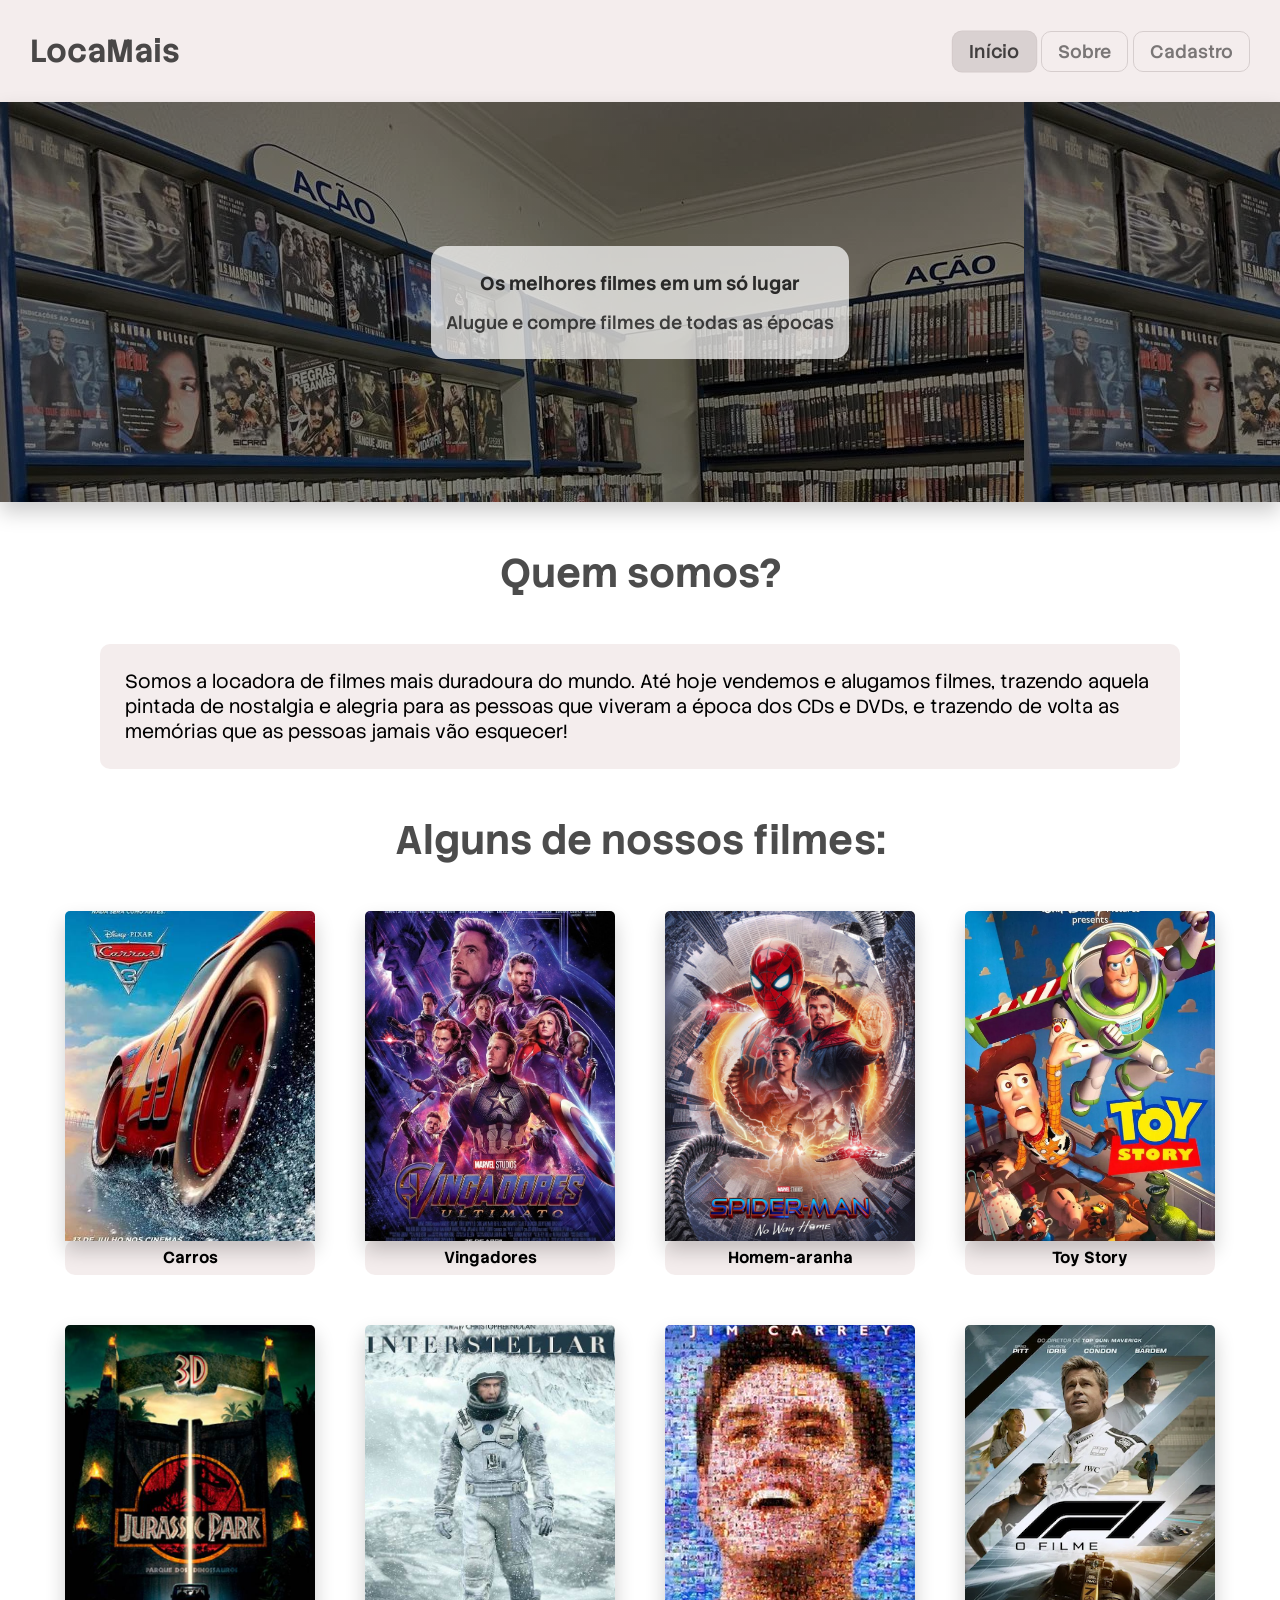
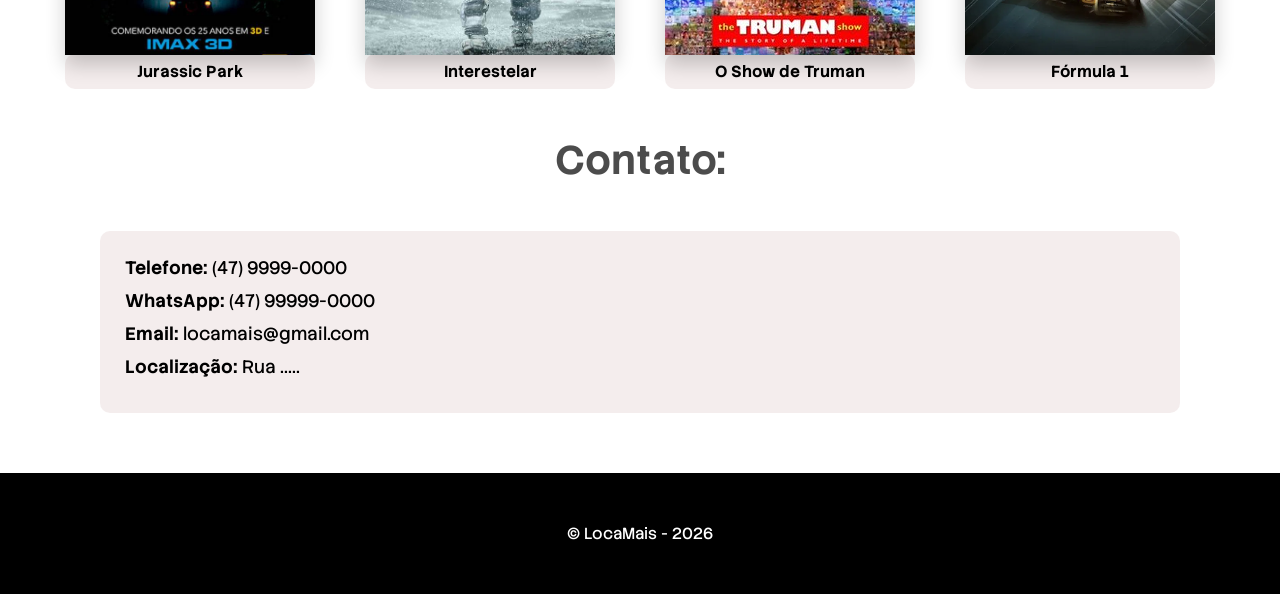
==== commit 09e39331: "faz mudanças em torno do site" ====
--- a/Aula-12-Js/Desafio/index.html
+++ b/Aula-12-Js/Desafio/index.html
@@ -13,20 +13,21 @@
 <body>
 
     <header>
-        <h1><a href="index.html">LocaMais</a></h1>
+        <div class="container">
+            <a class="titulo" href="index.html"><h1>LocaMais<h1></a>
 
-        <nav>
-            <a href="index.html"
-            rel="noopener"
-            class="ativo">
-            Início</a>
-            <a href="sobre.html"
-            rel="noopener">
-            Sobre</a>
-            <a href="contato.html"
-            rel="noopener">
-            Cadastro</a>
-        </nav>
+            <nav>
+                <a href="index.html"
+                rel="noopener"
+                class="ativo">
+                Início</a>
+                <a href="sobre.html"
+                rel="noopener">
+                Sobre</a>
+                <a href="contato.html"
+                rel="noopener">
+                Cadastro</a>
+        </div>
     </header>
 
     <main>
@@ -39,7 +40,7 @@
 
         <section class="quem-somos">
             <h2>Quem somos?</h2>
-            <div class="card">
+            <div class="sobre-nos">
                 <p>Somos a locadora de filmes mais duradoura do mundo. Até hoje vendemos e alugamos filmes, trazendo aquela pintada de nostalgia e alegria para as pessoas que viveram a época dos CDs e DVDs, e trazendo de volta as memórias que as pessoas jamais vão esquecer!</p>
             </div>
         </section>
--- a/Aula-12-Js/Desafio/css/style.css
+++ b/Aula-12-Js/Desafio/css/style.css
@@ -7,12 +7,11 @@
 /* Variáveis definidas */
 
 :root { 
-    --cor-principal: rgb(194, 165, 72);
-    --cor-secundaria: rgb(0, 0, 0);
+    --cor-principal: rgba(240, 229, 229, 0.7);
+    --cor-secundaria: rgba(0, 0, 0, 0.7);
     --fonte: "Stack Sans Text", sans-serif;;
-    --sombra: 0 15px 25px rgba(0,0,0,.30);
-    --raio: 5px;
-    --cor-branca: rgb(255, 255, 255);
+    --sombra: 0 10px 20px rgba(0, 0, 0, .2);
+    --raio: 10px;
 }
 
 /* Corpo do site */
@@ -35,13 +34,16 @@
 
 header {
     background-color: var(--cor-principal);
-    padding: 25px;
+    padding: 30px;
+}
+
+.container {
     display: flex;
     justify-content: space-between;
     align-items: center;
 }
 
-h1 a {
+.titulo {
     text-decoration: none;
     font-family: var(--fonte);
     color: var(--cor-secundaria);
@@ -51,20 +53,24 @@
 
 nav {
     display: flex;
-    gap: 10px;
+    gap: 5px;
 }
 
 nav a {
+    font-size: 18px;
     text-decoration: none;
-    color: var(--cor-branca);
+    color: rgba(0, 0, 0, 0.5);
     padding: 8px 16px;
-    font-weight: bolder;
-    border-radius: 10px;
-    transition: background .2s;
+    font-weight: 500;
+    border-radius: var(--raio);
+    transition: .3s;
+    border: 1px solid rgba(211, 202, 202, 0.9);
 }
 
 nav a:hover, nav a.ativo {
-    background: rgba(255,255,255,.15);
+    transform: scale(1.03);
+    background: rgba(211, 202, 202, 0.8);
+    color: rgba(0, 0, 0, 0.7);
 }
 
 /* Estilo dos subtítulos */
@@ -73,6 +79,7 @@
     margin: 45px 20px;
     font-size: 40px;
     text-align: center;
+    color: var(--cor-secundaria);
 }
 
 /* Formulário de cadastro de filme */
@@ -87,42 +94,48 @@
     border-radius: var(--raio);
     box-shadow: var(--sombra);
     border: 0 solid;
-}
-
-label, input {
-    margin: 13px 15px;
-}
-
-label {
-    font-size: 18px;
-    background-color: rgb(194, 165, 72, 0.5);
-    padding: 5px;
-    border-radius: 10px;
-    font-weight: bold;
-}
-
-input {
-    padding: 6px;
-    border-radius: 10px;
+    display: flex;
+    flex-direction: column;
+}
+
+.cadastro {
+    margin: 15px;
+    display: flex;
+    flex-direction: column;
+    gap: 5px;
+
+}
+
+.cadastro label {
+    font-size: 19px;
+    font-weight: 500;
+}
+
+.cadastro input {
+    padding: 15px;
+    border-radius: var(--raio);
     border: 0 solid;
-    background-color: rgb(218, 214, 214);
-}
-
-legend {
-    text-align: center;
-    background-color: var(--cor-principal);
-    padding: 10px;
-    border-radius: 10px;
-    font-weight: bold;
-    font-size: 20px;
+    background-color: rgba(240, 236, 236, 0.6);
+}
+
+.cadastro input::placeholder {
+    font-size: 18px;
+    font-family: var(--fonte);
+}
+
+.cadastro input:focus {
+    outline: none;
+    border: 1px solid rgb(138, 134, 134);
 }
 
 button {
+    width: 100%;
     margin: 35px 0;
-    padding: 8px 16px;
+    padding: 13px 18px;
     border-radius: 15px;
-    background-color: var(--cor-principal);
-    color: var(--cor-secundaria);
+    background-color: rgba(158, 154, 154, 0.8);
+    color: white;
+    font-size: 18px;
     font-weight: bold;
     border: 1px solid var(--cor-principal);
     box-shadow: var(--sombra);
@@ -143,7 +156,7 @@
 }
 
 .texto-hero {
-    background-color: rgb(255, 255, 255, 0.6);
+    background-color: rgb(255, 255, 255, 0.7);
     border-radius: 15px;
     padding: 15px;
     margin: 10px 0;
@@ -152,18 +165,31 @@
 .texto-hero h3 {
     margin: 10px 0;
     margin-bottom: 15px;
-    color: var(--cor-secundaria);
+    color: rgba(0, 0, 0, 0.8);
 }
 
 .texto-hero p {
     margin: 10px 0;
     color: var(--cor-secundaria);
-}
-
-/* Lista da seção Quem somos */
+    font-weight: 500;
+    font-size: 18px;
+}
+
+/* Div da seção Quem somos */
+
+.sobre-nos {
+    padding: 25px;
+    background-color: var(--cor-principal);
+    border-radius: var(--raio);
+    font-size: 19px;
+    font-weight: 300;
+    margin: 0 100px;
+} 
+
+/* Cards de um quando um filme é cadastrado */
 
 .card {
-    background-color: rgb(194, 165, 72, 0.5);
+    background-color: var(--cor-principal);
     border-radius: var(--raio);
     margin: 0 30px;
 }
@@ -172,20 +198,19 @@
     font-size: 18px;
 }
 
-/* Lista da seção Sobre */
-
-.sobre ul { /* Listas da seção Sobre  */
-    background-color: rgb(194, 165, 72, 0.5);
-    padding: 15px;
-    border-radius: var(--raio);
-    font-size: 18px;
-    margin: 0 20px;
-}
-
-/* estilo das listas não ordenadas  */
-
-ul li {
-   margin: 0 0 0 40px; 
+/* Div da seção Sobre */
+
+.box-sobre {
+    display: flex;
+    flex-direction: column;
+    gap: 8px;
+    background-color: var(--cor-principal);
+    padding: 20px;
+    border-radius: var(--raio);
+    font-size: 18px;
+    margin: 0 100px;
+    box-shadow: var(--sombra);
+    font-weight: 400;
 }
 
 /* Galeria de imagens de filmes */
@@ -227,9 +252,9 @@
 /* Seção do Contato */
 
 .contato {
-    background-color: rgb(194, 165, 72, 0.5);
+    background-color: var(--cor-principal);
     padding: 25px;
-    margin: 0 20px 60px 20px;
+    margin: 0 100px 60px 100px;
     border-radius: var(--raio);
 }
 
@@ -267,8 +292,8 @@
 /* rodapé do site  */
 
 footer { 
-    background-color: var(--cor-secundaria);
-    padding: 40px;
-    color: var(--cor-branca);
+    background-color: black;
+    padding: 50px;
+    color: white;
     text-align: center;
 }
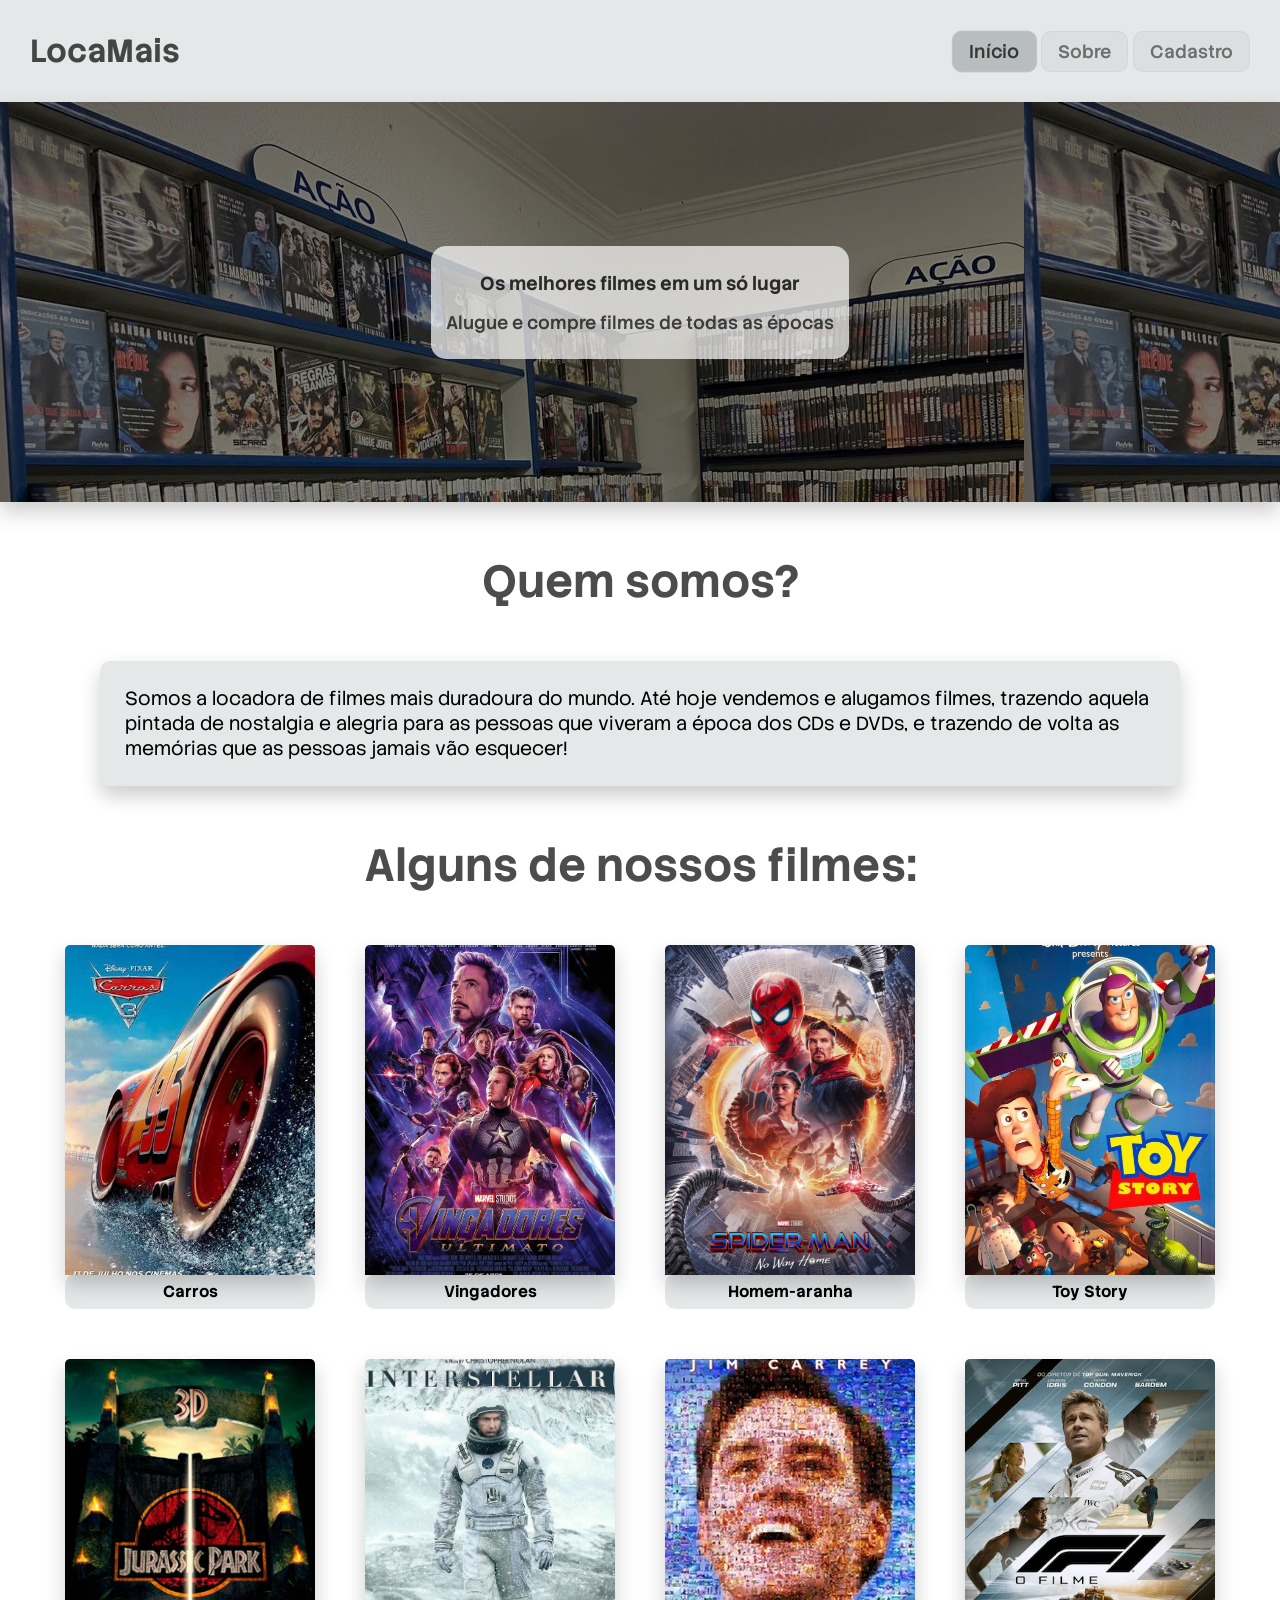
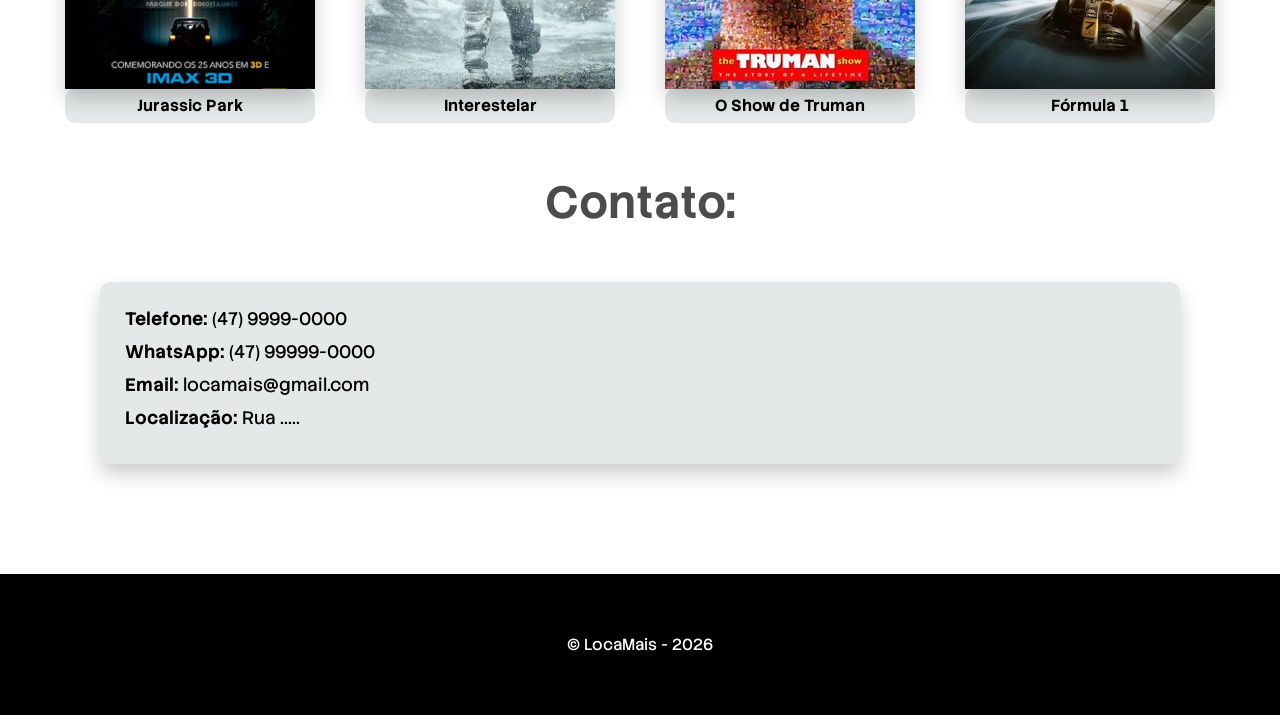
==== commit 0b1f1bfe: "continua fazendo atualizações no site" ====
--- a/Aula-12-Js/Desafio/index.html
+++ b/Aula-12-Js/Desafio/index.html
@@ -11,9 +11,9 @@
 </head>
 
 <body>
-
+    
     <header>
-        <div class="container">
+        <div class="container-header">
             <a class="titulo" href="index.html"><h1>LocaMais<h1></a>
 
             <nav>
@@ -38,9 +38,9 @@
             </div>
         </section>
 
-        <section class="quem-somos">
+        <section class="loca-mais">
             <h2>Quem somos?</h2>
-            <div class="sobre-nos">
+            <div class="quem-somos">
                 <p>Somos a locadora de filmes mais duradoura do mundo. Até hoje vendemos e alugamos filmes, trazendo aquela pintada de nostalgia e alegria para as pessoas que viveram a época dos CDs e DVDs, e trazendo de volta as memórias que as pessoas jamais vão esquecer!</p>
             </div>
         </section>
@@ -161,6 +161,6 @@
     <footer>
         &copy; LocaMais - 2026
     </footer>
-
+    
 </body>
 </html>
--- a/Aula-12-Js/Desafio/css/style.css
+++ b/Aula-12-Js/Desafio/css/style.css
@@ -7,7 +7,7 @@
 /* Variáveis definidas */
 
 :root { 
-    --cor-principal: rgba(240, 229, 229, 0.7);
+    --cor-principal: rgba(204, 209, 209, 0.5);
     --cor-secundaria: rgba(0, 0, 0, 0.7);
     --fonte: "Stack Sans Text", sans-serif;;
     --sombra: 0 10px 20px rgba(0, 0, 0, .2);
@@ -24,20 +24,20 @@
     font-size: 16px;
 }
 
-/* menu do site */
+/* Menu do site */
 
 main {
     flex: 1;
 }
 
-/* cabeçalho do site, incluindo a navegação (nav)*/
+/* Cabeçalho do site, incluindo a navegação (nav)*/
 
 header {
     background-color: var(--cor-principal);
     padding: 30px;
 }
 
-.container {
+.container-header {
     display: flex;
     justify-content: space-between;
     align-items: center;
@@ -49,7 +49,7 @@
     color: var(--cor-secundaria);
 }
 
-/* navegação (nav) */
+/* Navegação (nav) */
 
 nav {
     display: flex;
@@ -64,84 +64,26 @@
     font-weight: 500;
     border-radius: var(--raio);
     transition: .3s;
-    border: 1px solid rgba(211, 202, 202, 0.9);
+    background-color: rgba(204, 209, 209, 0.4);
+    border: 1px solid rgba(211, 202, 202, 0.5);
 }
 
 nav a:hover, nav a.ativo {
     transform: scale(1.03);
-    background: rgba(211, 202, 202, 0.8);
+    background: rgb(184, 189, 189);
     color: rgba(0, 0, 0, 0.7);
 }
 
 /* Estilo dos subtítulos */
 
 h2 {
-    margin: 45px 20px;
-    font-size: 40px;
+    margin: 50px 20px;
+    font-size: 45px;
     text-align: center;
     color: var(--cor-secundaria);
 }
 
-/* Formulário de cadastro de filme */
-
-form {
-    margin: 30px;
-}
-
-fieldset {
-    margin: 30px;
-    padding: 20px 0 20px 15px;
-    border-radius: var(--raio);
-    box-shadow: var(--sombra);
-    border: 0 solid;
-    display: flex;
-    flex-direction: column;
-}
-
-.cadastro {
-    margin: 15px;
-    display: flex;
-    flex-direction: column;
-    gap: 5px;
-
-}
-
-.cadastro label {
-    font-size: 19px;
-    font-weight: 500;
-}
-
-.cadastro input {
-    padding: 15px;
-    border-radius: var(--raio);
-    border: 0 solid;
-    background-color: rgba(240, 236, 236, 0.6);
-}
-
-.cadastro input::placeholder {
-    font-size: 18px;
-    font-family: var(--fonte);
-}
-
-.cadastro input:focus {
-    outline: none;
-    border: 1px solid rgb(138, 134, 134);
-}
-
-button {
-    width: 100%;
-    margin: 35px 0;
-    padding: 13px 18px;
-    border-radius: 15px;
-    background-color: rgba(158, 154, 154, 0.8);
-    color: white;
-    font-size: 18px;
-    font-weight: bold;
-    border: 1px solid var(--cor-principal);
-    box-shadow: var(--sombra);
-}
-
-/* seção do hero */
+/* Seção do hero */
 
 .hero {
     background: linear-gradient(rgba(0, 0, 0, .5), rgba(0, 0, 0, .5)), url(/Aula-12-Js/Desafio/imagens/img.locamais.webp);
@@ -177,40 +119,14 @@
 
 /* Div da seção Quem somos */
 
-.sobre-nos {
+.quem-somos {
     padding: 25px;
     background-color: var(--cor-principal);
     border-radius: var(--raio);
     font-size: 19px;
     font-weight: 300;
     margin: 0 100px;
-} 
-
-/* Cards de um quando um filme é cadastrado */
-
-.card {
-    background-color: var(--cor-principal);
-    border-radius: var(--raio);
-    margin: 0 30px;
-}
-
-.card p {
-    font-size: 18px;
-}
-
-/* Div da seção Sobre */
-
-.box-sobre {
-    display: flex;
-    flex-direction: column;
-    gap: 8px;
-    background-color: var(--cor-principal);
-    padding: 20px;
-    border-radius: var(--raio);
-    font-size: 18px;
-    margin: 0 100px;
-    box-shadow: var(--sombra);
-    font-weight: 400;
+    box-shadow: var(--sombra);
 }
 
 /* Galeria de imagens de filmes */
@@ -254,8 +170,9 @@
 .contato {
     background-color: var(--cor-principal);
     padding: 25px;
-    margin: 0 100px 60px 100px;
-    border-radius: var(--raio);
+    margin: 0 100px 110px;
+    border-radius: var(--raio);
+    box-shadow: var(--sombra);
 }
 
 .contato p {
@@ -263,37 +180,134 @@
     font-size: 18px;
 }
 
-/* seção do cadastro de filmes */
+/* Div da seção Sobre */
+
+.sobre-nos {
+    display: flex;
+    flex-direction: column;
+    gap: 8px;
+    background-color: var(--cor-principal);
+    padding: 20px;
+    border-radius: var(--raio);
+    font-size: 18px;
+    margin: 0 100px 110px;
+    box-shadow: var(--sombra);
+    font-weight: 300;
+}
+
+/* Formulário de cadastro de filme */
+
+form {
+    margin: 30px 40px 60px;
+    padding: 30px 25px;
+    border-radius: var(--raio);
+    box-shadow: var(--sombra);
+    border: 0 solid;
+    display: flex;
+    flex-direction: column;
+    background-color: rgba(204, 209, 209, 0.5);
+}
+
+.cadastro {
+    margin: 15px;
+    display: flex;
+    flex-direction: column;
+    gap: 5px;
+    color: rgb(44, 44, 44);
+}
+
+.cadastro label {
+    font-size: 19px;
+    font-weight: 500;
+}
+
+.cadastro input {
+    padding: 20px;
+    border-radius: var(--raio);
+    border: 0 solid;
+    background-color: rgb(255, 255, 255);
+    font-size: 19px;
+}
+
+.cadastro input::placeholder {
+    font-size: 18px;
+    font-family: var(--fonte);
+}
+
+.cadastro input:focus {
+    outline: none;
+    border: 1px solid rgb(138, 134, 134);
+}
+
+.enviar {
+    width: 100%;
+    margin: 35px 0 25px;
+    padding: 13px 18px;
+    border-radius: 15px;
+    background-color: rgba(158, 154, 154, 0.8);
+    color: white;
+    font-size: 18px;
+    font-weight: bold;
+    border: 1px solid var(--cor-principal);
+    box-shadow: var(--sombra);
+    transition: .4s;
+}
+
+.enviar:hover {
+    transform: scale(1.01 );
+    background-color: rgb(255, 0, 0, 0.6);
+} 
+
+/* Seção do cadastro de filmes */
+
+#lista {
+    display: flex;
+    justify-content: space-around;
+    flex-wrap: wrap;
+    margin: 10px 0 100px 0;
+}
+
+#lista p {
+    margin: 20px;
+}
+
+#lista button {
+    display: flex;
+    margin: auto;
+    padding: 10px 18px;
+    font-size: 15px;
+    border-radius: 15px;
+    color: white;
+    background-color: rgb(255, 0, 0, 0.6);
+    border: 1px solid var(--cor-principal);
+    font-weight: bold;
+    font-family: var(--fonte);
+} 
 
 .card {
-    background-color: rgb(194, 165, 72, 0.5);
+    text-align: center;
+    background-color: var(--cor-principal);
     border-radius: 15px;
     box-shadow: var(--sombra);
     padding: 25px;
-    margin: 20px;
-}
-
-.listas-contato {
-    display: flex;
-    justify-content: space-around;
-    text-align: center;
-    flex-wrap: wrap;
-}
-
-.listas-contato p {
-    margin: 20px;
-}
-
-.listas-contato button {
-    display: flex;
-    margin: auto;
-} 
-
-/* rodapé do site  */
+    margin: 30px 0 10px;
+    font-family: var(--fonte);
+    font-size: 18px;
+}
+
+/* Rodapé do site  */
 
 footer { 
     background-color: black;
-    padding: 50px;
+    padding: 60px;
     color: white;
     text-align: center;
-}+}
+
+@media (max-width: 500px) {
+    .container-header {
+        display: flex;
+        flex-direction: column;
+        gap: 15px;
+    }
+}
